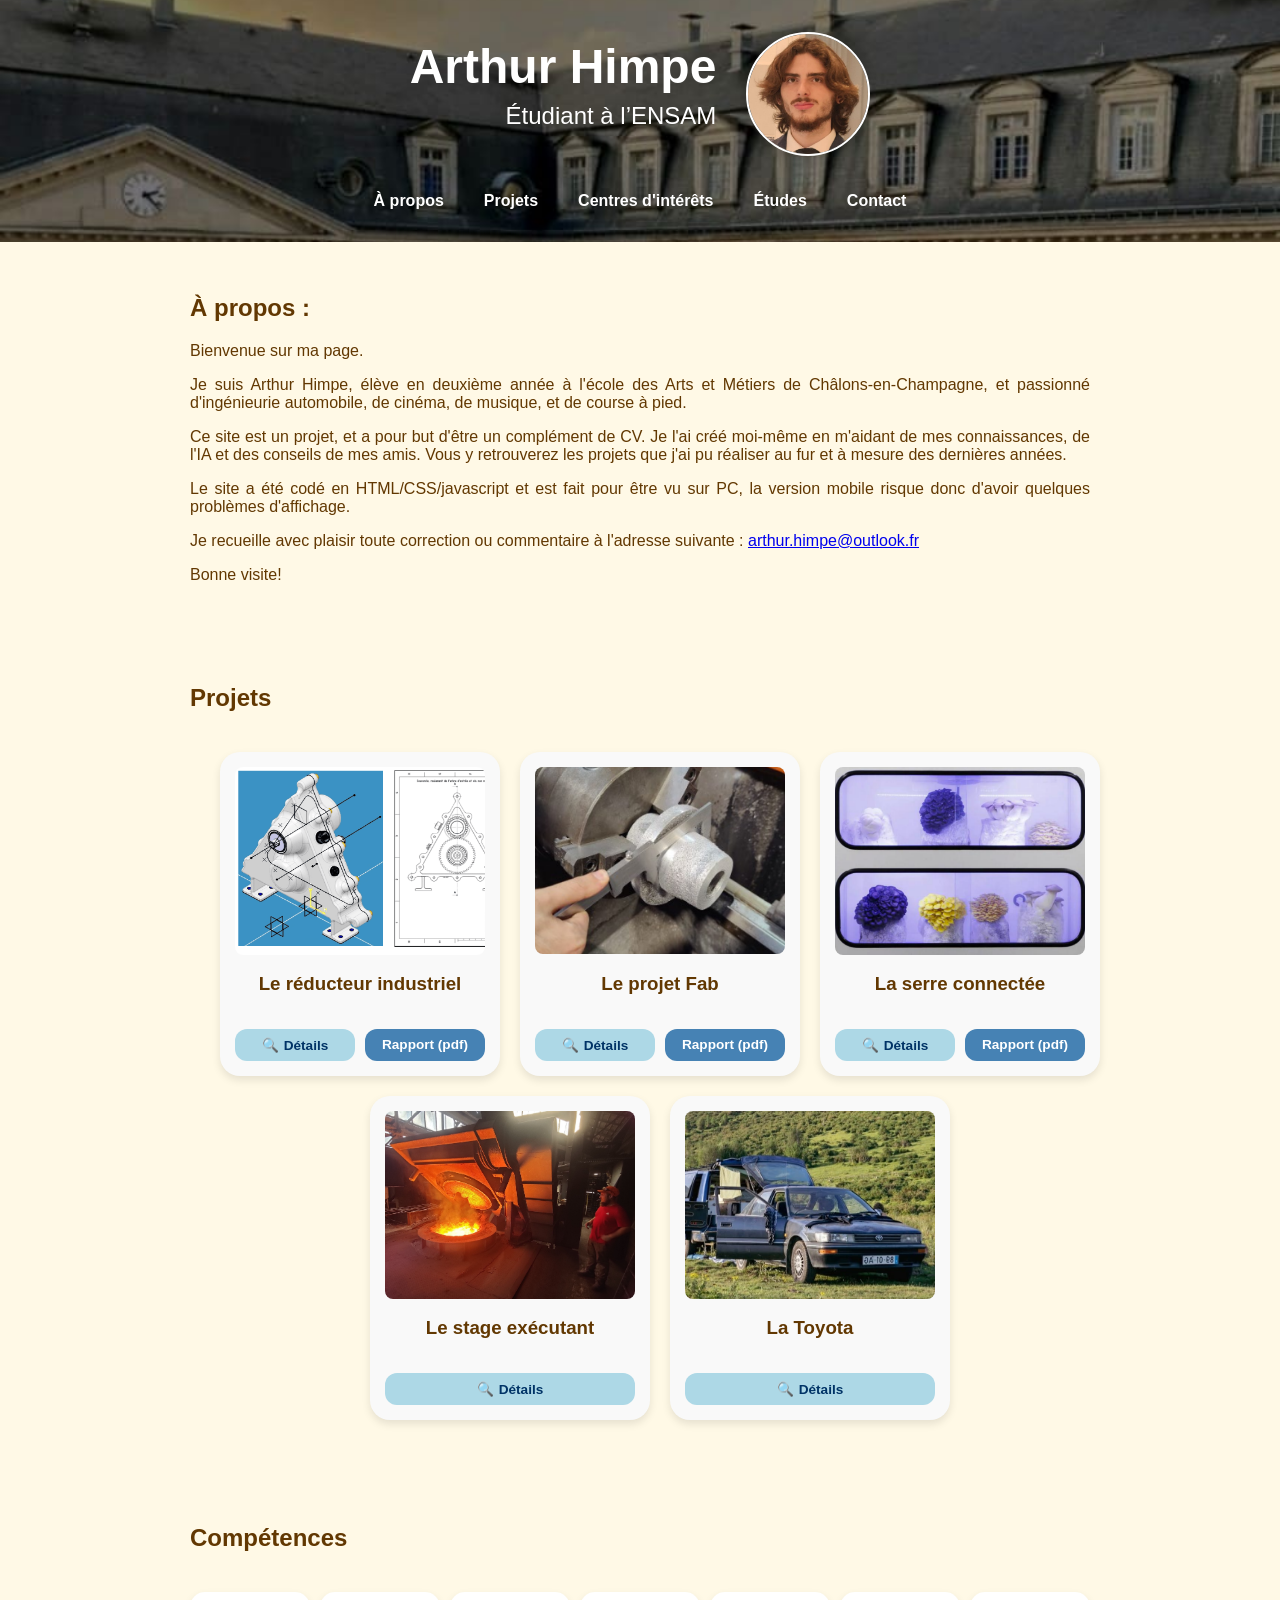
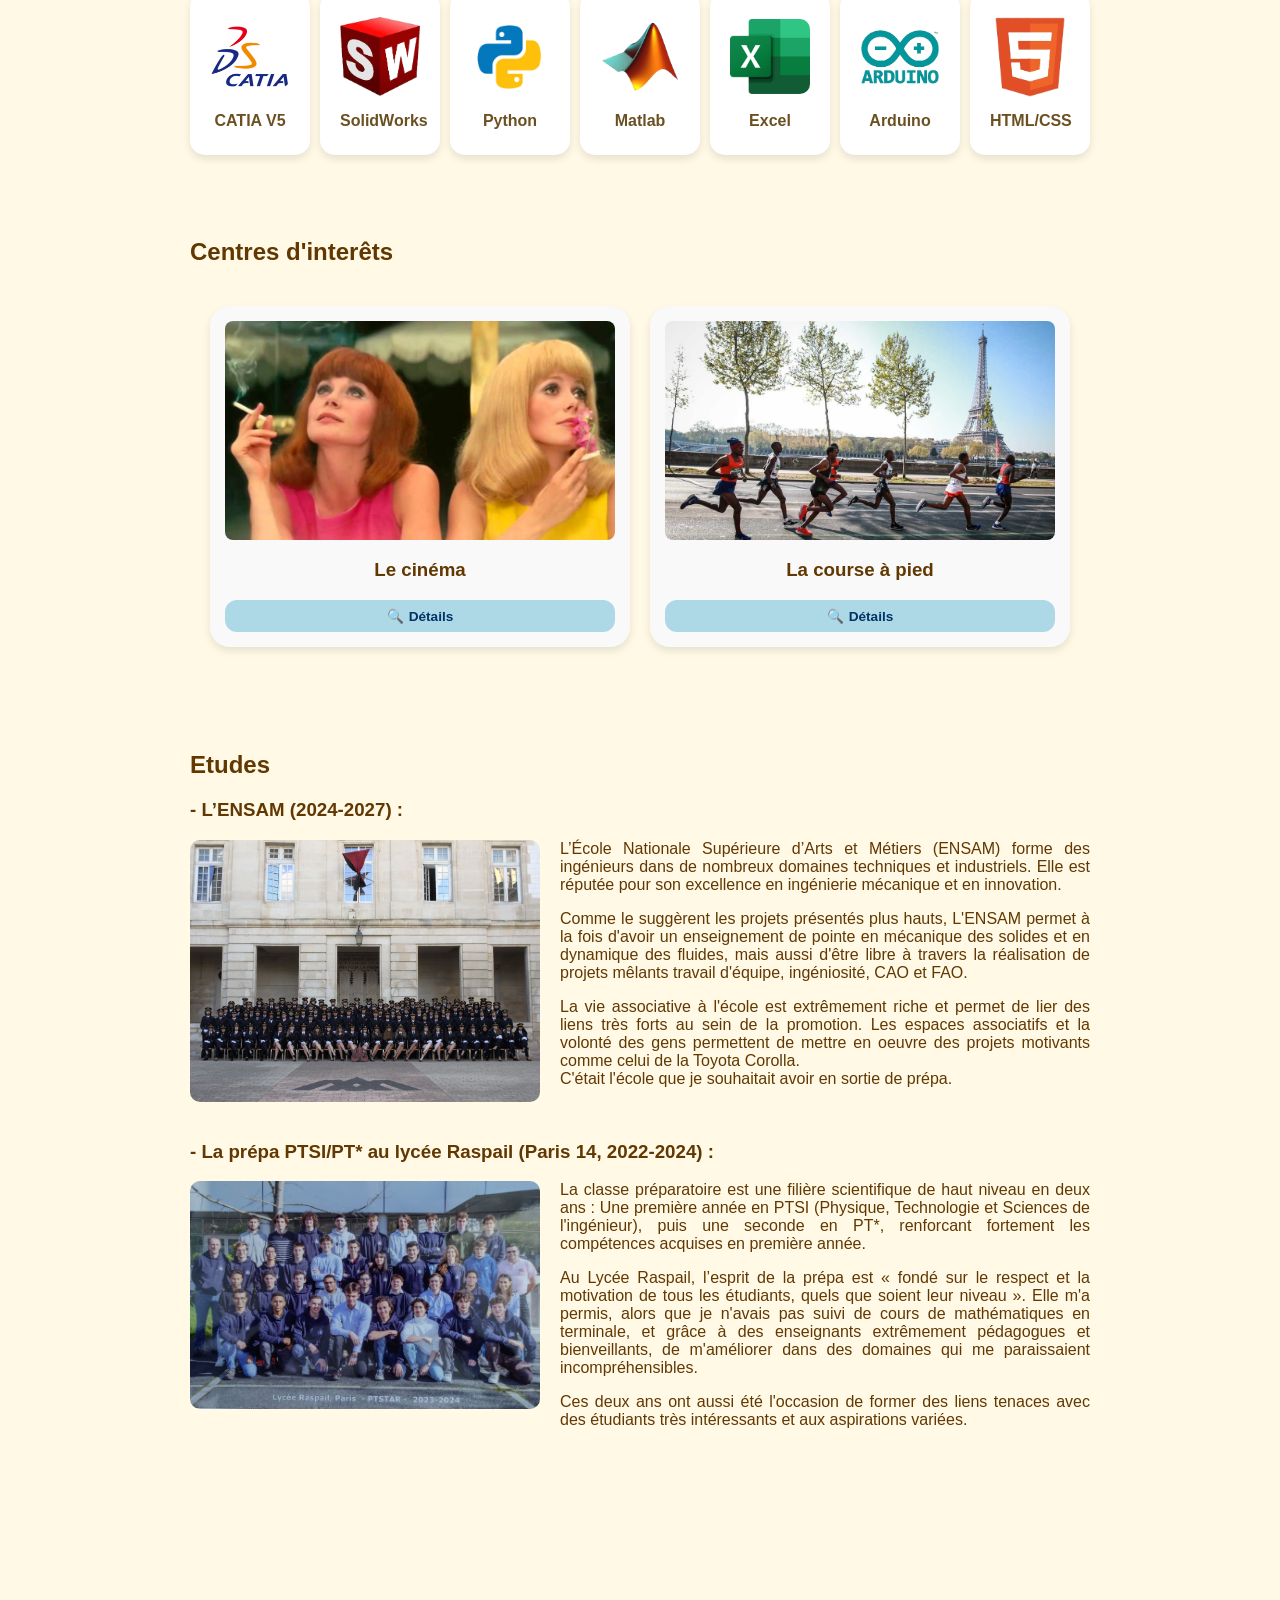
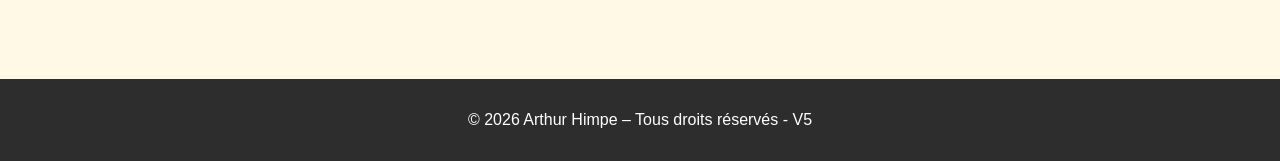
==== index.html @ 664ef0cb "Add files via upload" ====
<!doctype html>
<html lang="fr">
  <head>
    <meta charset="UTF-8" />
    <meta name="viewport" content="width=device-width, initial-scale=1" />
    <title>Arthur Himpe</title>
    <link rel="icon" type="image/png" href="Amtradszaloeil.png">
    <link rel="stylesheet" href="style.css" />
  </head>
  <body>
    <!-- 🔹 En-tête -->
<header>
  <div class="header-content">
    
    <div class="header-text">
      <h1>Arthur Himpe</h1>
      <h2>Étudiant à l’ENSAM</h2>
    </div>

    <img src="images/photo-cv.png" alt="Photo Arthur Himpe" class="header-logo">

  </div>

  <nav>
    <ul>
      <li><a href="#presentation">À propos</a></li>
      <li><a href="#projets">Projets</a></li>
      <li><a href="#centres-interet">Centres d'intérêts</a></li>
      <li><a href="#etudes">Études</a></li>
      <li><a href="#contact">Contact</a></li>
    </ul>
  </nav>
</header>

    <!-- 🔹 Section "À propos" -->
    <section id="presentation">
      <h2>À propos :</h2>
      <p>Bienvenue sur ma page.</p>
      <p>
        Je suis Arthur Himpe, élève en deuxième année à l'école des Arts et
        Métiers de Châlons-en-Champagne, et passionné d'ingénieurie automobile,
        de cinéma, de musique, et de course à pied.
      </p>
      <p>
        Ce site est un projet, et a pour but d'être un complément de CV. Je
        l'ai créé moi-même en m'aidant de mes connaissances, de l'IA et des
        conseils de mes amis. Vous y retrouverez les projets que j'ai pu
        réaliser au fur et à mesure des dernières années.
      </p>
      <p>
        Le site a été codé en HTML/CSS/javascript et est fait pour être vu sur PC, la
        version mobile risque donc d'avoir quelques problèmes d'affichage.
      </p>
      <p>
        Je recueille avec plaisir toute correction ou commentaire à l'adresse
        suivante : <a href="arthur.himpe@outlook.fr">arthur.himpe@outlook.fr</a>
      </p>
      <p>Bonne visite!</p>
    </section>

    <!-- 🔹 Section "Projets" -->
    <section id="projets">
      <h2>Projets</h2>

      <div class="projets-container">

                <div class="projet">
          <img src="images/reducteur 2.png" />
          <h3>Le réducteur industriel</h3>
          <div class="projet-actions">
            <button class="btn-ouvrir" data-modal="modal-reducteur"><span style="margin-right:5px;">🔍</span>Détails</button>
            <a href="Rapport-Réducteur.pdf" target="_blank" class="btn-pdf"
              >Rapport (pdf)</a
            >
          </div>
        </div>

        <div class="projet">
          <img src="images/projet Fab/projet fab2.png" />
          <h3>Le projet Fab</h3>
          <div class="projet-actions">
            <button class="btn-ouvrir" data-modal="modal-fab"><span style="margin-right:5px;">🔍</span>Détails</button>
            <a href="rapport-projet-fab.pdf" target="_blank" class="btn-pdf"
              >Rapport (pdf)</a
            >
          </div>
        </div>

        <div class="projet">
          <img src="images/serre2.png" alt="Projet" />
          <h3>La serre connectée</h3>

          <div class="projet-actions">
            <button class="btn-ouvrir" data-modal="modal-serre">
              <span style="margin-right:5px;">🔍</span>Détails
            </button>
            <a href="CAMEX-IA-MYCOTECH.pdf" target="_blank" class="btn-pdf"
              >Rapport (pdf)</a
            >
          </div>
        </div>

        <div class="projet">
          <img src="images/Fonderie.jpg" alt="Aperçu du projet 2" />
          <h3>Le stage exécutant</h3>
          <div class="projet-actions">
            <button class="btn-ouvrir" data-modal="modal-fonderie">
              <span style="margin-right:5px;">🔍</span>Détails
            </button>
          </div>
        </div>

        <div class="projet">
          <img src="images/Toyota/Toyot_trip.jpg" alt="Aperçu du projet 1" />
          <h3>La Toyota</h3>

          <div class="projet-actions">
            <button class="btn-ouvrir" data-modal="modal-toyota">
              <span style="margin-right:5px;">🔍</span>Détails
            </button>
          </div>
        </div>

    </section>

    <!-- 🔹 Section "Compétences" -->
    <section id="competences">
      <h2>Compétences</h2>
      
      <div class="competences-container">
        
        <div class="competence">
          <div class="competence-img">
            <img src="images/competences/catia.png" alt="CATIA V5">
          </div>
          <p class="competence-titre">CATIA V5</p>
        </div>

        <div class="competence">
          <div class="competence-img">
            <img src="images/competences/solidworks.png" alt="SolidWorks">
          </div>
          <p class="competence-titre">SolidWorks</p>
        </div>

        <div class="competence">
          <div class="competence-img">
            <img src="images/competences/python.png" alt="Python">
          </div>
          <p class="competence-titre">Python</p>
        </div>

        <div class="competence">
          <div class="competence-img">
            <img src="images/competences/matalb.png" alt="Matlab">
          </div>
          <p class="competence-titre">Matlab</p>
        </div>

        <div class="competence">
          <div class="competence-img">
            <img src="images/competences/excel.png" alt="Excel">
          </div>
          <p class="competence-titre">Excel</p>
        </div>

        <div class="competence">
          <div class="competence-img">
            <img src="images/competences/arduino.png" alt="Arduino">
          </div>
          <p class="competence-titre">Arduino</p>
        </div>

        <div class="competence">
          <div class="competence-img">
            <img src="images/competences/html.png" alt="HTML">
          </div>
          <p class="competence-titre">HTML/CSS</p>
        </div>

      </div>
    </section>

    <!-- 🔹 Section "Centres d'interêts" -->
    <section id="centres d'interet">
      <h2>Centres d'interêts</h2>

      <div class="projets-container-CI">
        <div class="projet">
          <img src="images/Cinéma/demoiselles.jpg" alt="Aperçu du projet 2" />
          <h3>Le cinéma</h3>
          <button class="btn-ouvrir" data-modal="modal-cinema">
              <span style="margin-right:5px;">🔍</span>Détails
            </button>
        </div>

        <div class="projet">
          <img
            src="images/course/marathon-paris.jpg"
            alt="Aperçu du projet 1"
          />
          <h3>La course à pied</h3>
          <button class="btn-ouvrir" data-modal="modal-course">
              <span style="margin-right:5px;">🔍</span>Détails
            </button>
        </div>
      </div>
    </section>

    <!-- 🔹 Section "Etudes" -->
    <section id="etudes">
      <h2>Etudes</h2>
      <h3>- L’ENSAM (2024-2027) :</h3>
      <p>
        <img
          src="images/Phot's-prom's.jpg"
          alt="Photo de l'ENSAM"
          class="img-etudes"
        />
        L’École Nationale Supérieure d’Arts et Métiers (ENSAM) forme des
        ingénieurs dans de nombreux domaines techniques et industriels. Elle est
        réputée pour son excellence en ingénierie mécanique et en innovation.
      </p>
      <p>
        Comme le suggèrent les projets présentés plus hauts, L'ENSAM permet à la
        fois d'avoir un enseignement de pointe en mécanique des solides et en
        dynamique des fluides, mais aussi d'être libre à travers la réalisation
        de projets mêlants travail d'équipe, ingéniosité, CAO et FAO.
      </p>
      <p>
        La vie associative à l'école est extrêmement riche et permet de lier des
        liens très forts au sein de la promotion. Les espaces associatifs et la
        volonté des gens permettent de mettre en oeuvre des projets motivants
        comme celui de la Toyota Corolla. <br />C'était l'école que je
        souhaitait avoir en sortie de prépa.
      </p>
      <p><br /></p>
      <h3>- La prépa PTSI/PT* au lycée Raspail (Paris 14, 2022-2024) :</h3>
      <p>
        <img
          src="images/photo PTstar.jpg"
          alt="Photo Raspail"
          class="img-etudes"
        />
      </p>
      <p></p>
      <p>
        La classe préparatoire est une filière scientifique de haut niveau en
        deux ans : Une première année en PTSI (Physique, Technologie et Sciences
        de l'ingénieur), puis une seconde en PT*, renforcant fortement les
        compétences acquises en première année.
      </p>
      <p>
        Au Lycée Raspail, l’esprit de la prépa est « fondé sur le respect et la
        motivation de tous les étudiants, quels que soient leur niveau ». Elle
        m'a permis, alors que je n'avais pas suivi de cours de mathématiques en
        terminale, et grâce à des enseignants extrêmement pédagogues et
        bienveillants, de m'améliorer dans des domaines qui me paraissaient
        incompréhensibles.
      </p>
      <p>
        Ces deux ans ont aussi été l'occasion de former des liens tenaces avec
        des étudiants très intéressants et aux aspirations variées.
      </p>
    </section>

    <!-- 🔹 Section "Contact" -->
    <section id="contact">
      <h2>Contact</h2>
      <p>
        📧 Mail :
        <a href="mailto:arthur.himpe@outlook.fr"> arthur.himpe@outlook.fr </a>
      </p>
      <p>
        🔗 LinkedIn :
        <a
          href="https://www.linkedin.com/in/himpe-arthur"
          target="_blank"
          rel="noopener noreferrer"
        >
          www.linkedin.com/in/himpe-arthur
        </a>
      </p>
    </section>

    <!-- 🔹 Pied de page -->
    <footer>
      <p>&copy; 2026 Arthur Himpe – Tous droits réservés - V5</p>
    </footer>

    <script src="script.js"></script>

    <!-- Sections modales (boutons détails)-->

<div id="modal-fab" class="modal-overlay">
    <div class="modal-carre">
        <span class="btn-fermer">&times;</span>
        <h2 class="modal-titre-centre">Projet de Fabrication Mécanique</h2>
        <div class="modal-scroll-container">
            <div class="modal-row">
                <div class="modal-col-img">
                    <img src="images/projet Fab/palier-CAO.png" alt="Modélisation du Pivot">
                </div>
                <div class="modal-col-txt">
                    <h3>Contexte et Objectif</h3>
                    <p>L'objectif de ce projet était de définir le processus complet de fabrication d'un <strong>Pivot</strong>. Ce travail a nécessité l'analyse des spécifications géométriques et dimensionnelles pour garantir la fonctionnalité de la pièce dans son ensemble mécanique.</p>
                </div>
            </div>
            <div class="modal-row reverse">
                <div class="modal-col-img">
                    <img src="images/projet Fab/fab.png" alt="Gamme de fabrication">
                </div>
                <div class="modal-col-txt">
                    <h3>Analyse de Fabrication</h3>
                    <p>Nous avons réalisé une étude approfondie incluant :</p>
                    <ul style="list-style: none; padding: 0;">
                        <li>📐 <strong>Analyse du dessin de définition</strong> et des surfaces fonctionnelles.</li>
                        <li>🛠️ <strong>Choix du brut</strong> (moulage en sable) et calcul des surépaisseurs d'usinage.</li>
                        <li>⚙️ <strong>Ordonnancement des phases</strong> : Tournage, fraisage et perçage.</li>
                    </ul>
                </div>
            </div>
            <div class="modal-row">
                <div class="modal-col-txt">
                    <h3>Expertise Logicielle & Méthodologie</h3>
                    <p>Ce projet a mobilisé des compétences avancées en ingénierie assistée par ordinateur :</p>
                    <ul style="list-style: none; padding: 0;">
                        <li>💻 <strong>CAO (CATIA V5)</strong> : Modélisation précise du pivot et conception du montage d'usinage complexe.</li>
                        <li>⚙️ <strong>Méthodologie de fabrication</strong> : Détermination des antériorités et ordonnancement optimal des opérations pour réduire les temps de cycle.</li>
                        <li>📏 <strong>Métrologie</strong> : Analyse des tolérances géométriques et dimensionnelles pour assurer l'interchangeabilité des pièces.</li>
                    </ul>
                </div>
            </div>
        </div>
    </div>
</div>

<div id="modal-reducteur" class="modal-overlay">
    <div class="modal-carre">
        <span class="btn-fermer">&times;</span>
        <h2 class="modal-titre-centre">Projet Réducteur Industriel</h2>
        <div class="modal-scroll-container">
            <div class="modal-row">
                <div class="modal-col-txt">
                    <h3>Contexte du Projet</h3>
                    <p>Conception complète d'un réducteur à engrenages pour des applications industrielles, incluant le dimensionnement, les calculs de résistance et l'optimisation des performances.</p>
                </div>
            </div>
            <div class="modal-row reverse">
                <div class="modal-col-img">
                    <img src="images/projet reducteur/reducteur.png" alt="Réducteur">
                </div>
                <div class="modal-col-txt">
                    <h3>Spécifications Techniques</h3>
                    <ul style="list-style: none; padding: 0;">
                        <li>⚙️ <strong>Rapport de réduction :</strong> 5</li>
                        <li>🚀 <strong>Puissance de sortie :</strong> 7.5 kW</li>
                        <li>📈 <strong>Rendement minimum :</strong> 95%</li>
                        <li>⏳ <strong>Durée de vie :</strong> 22 000 heures</li>
                    </ul>
                </div>
            </div>
            <div class="modal-row">
                <div class="modal-col-txt">
                    <h3>Conception et Dimensionnement</h3>
                    <p>Utilisation de <strong>CATIA V5</strong> pour la modélisation 3D complète, avec calculs de résistance pour les arbres, les roulements et le dimensionnement des engrenages. Validation par simulation par éléments finis (FEA) sous <strong>SolidWorks</strong>.</p>
                    <h3>Innovations et Matériaux</h3>
                    <p>Optimisation du profil de denture pour réduire le bruit et améliorer l'efficacité. Sélection de matériaux appropriés (acier traité dans la masse <strong>35CrMo4</strong>) pour garantir la durée de vie spécifiée.</p>
                </div>
            </div>
        </div>
    </div>
</div>

<div id="modal-serre" class="modal-overlay">
  <div class="modal-carre">
    <span class="btn-fermer">&times;</span>
    <h2 class="modal-titre-centre">Projet CAMEX-IA : Serre Automatisée</h2>
    <div class="modal-scroll-container">
      <div class="modal-row">
        <div class="modal-col-img">
          <img src="images/projet mycotech/serre.png" alt="Concept Serre">
        </div>
        <div class="modal-col-txt">
          <h3>Contexte et Objectifs</h3>
          <p>Ce projet s'inscrit dans le cadre du consortium <strong>CAMEX-IA</strong>. L'objectif consiste à concevoir une serre automatisée pour la culture de pleurotes, qui régulera activement plusieurs paramètres pour optimiser le rendement en fonction des différents stades de pousse du champignon</p>
          <p style="margin-top: 15px;">Ces facteurs sont monitorés en temps réel grace à un système fonctionnant avec <strong>Node red</strong> sur un <strong>Raspberry Pi</strong>.</p>
        </div>
      </div>
      <div class="modal-row reverse">
        <div class="modal-col-img">
          <img src="images/projet mycotech/explication.png" alt="Concept Serre">
        </div>
    <div class="modal-col-txt">
        <h3>Optimisation des Paramètres de Culture</h3>
        <p>Le pilotage de la serre repose sur la régulation précise de quatre facteurs environnementaux critiques pour le développement fongique :</p>
        <ul style="list-style: none; padding: 0; margin-top: 15px;">
            <li>🌡️ <strong>La Température</strong> : Maintenue de manière stable pour assurer une fructification optimale.</li>
            <li>💧 <strong>L'Hygrométrie</strong> : Contrôlée via un système d'humidification pour maintenir le taux d'humidité.</li>
            <li>🌬️ <strong>Le Taux de CO2</strong> : Régulé par une ventilation afin de garantir le renouvellement de l'air.</li>
            <li>💡 <strong>La Luminosité</strong> : Ajustée pour simuler les cycles naturels nécessaires à la croissance des pleurotes.</li>
        </ul>
        
    </div>
</div>
    </div>
  </div>
</div>

<div id="modal-cinema" class="modal-overlay">
    <div class="modal-carre">
        <span class="btn-fermer">&times;</span>
        <h2 class="modal-titre-centre">Le Cinéma</h2>
        <div class="modal-scroll-container">
            <div class="modal-row">
                <div class="modal-col-img">
                    <img src="images/Cinéma/réunion.jpg" alt="Photo reunion">
                </div>
                <div class="modal-col-txt">
                    <p>Le cinéma est très important pour moi car il permet de voyager. Sa grande force est sa capacité à transmettre les émotions, et il est utile pour prendre du recul sur certains sujets, pour mettre en lumière des combats, ou simplement pour se détendre.</p>
                </div>
            </div>
            <div class="modal-row reverse">
                <div class="modal-col-img">
                    <img src="images/Cinéma/remise.jpg" alt="Photo remise">
                </div>
                <div class="modal-col-txt">
                    <p>J'ai eu le plaisir de participer à un festival de films de guerre en tant que membre d'un jury étudiant de 12 personnes, avec qui j'ai pu discuter de notre vision sur les 11 films de la sélection.</p>
                    <p>Cette expérience a été particulièrement enrichissante, me permettant de développer mon esprit critique et ma culture.</p>
                </div>
            </div>
        </div>
    </div>
</div>

<div id="modal-course" class="modal-overlay">
    <div class="modal-carre">
        <span class="btn-fermer">&times;</span>
        <h2 class="modal-titre-centre">La course à pied</h2>
        <div class="modal-scroll-container">
            <div class="modal-row">
                <div class="modal-col-img">
                    <img src="images/course/bures.jpg" alt="Bures sur Yvette">
                </div>
                <div class="modal-col-txt">
                    <p>La course à pied est pour moi une école de la persévérance. Elle m'apprend à gérer l'effort sur la durée et à rester focalisé sur un objectif. La progression s'obtient par une préparation rigoureuse et une analyse constante de ses indicateurs de performance (allure, cardio, récupération).</p>
                </div>
            </div>
            <div class="modal-row reverse">
                <div class="modal-col-img">
                    <img src="images/course/enfants sans cancer.jpg" alt="Enfants sans cancer">
                </div>
                <div class="modal-col-txt">
                    <p>Après 10 ans de judo en compétition, j'ai trouvé dans la course l'équilibre parfait. C'est un sport qui allie rigueur technique et liberté totale.</p>
                    <p><strong>Si vous êtes partants pour une course (d'un 5km à un marathon), envoyez-moi un message !</strong></p>
                </div>
            </div>
        </div>
    </div>
</div>

<div id="modal-fonderie" class="modal-overlay">
    <div class="modal-carre">
        <span class="btn-fermer">&times;</span>
        <h2 class="modal-titre-centre">Le stage executant</h2>
        <div class="modal-scroll-container">
            <div class="modal-row">
                <div class="modal-col-txt">
                    <h3>Contexte</h3>
                    <p>Le stage executant de l'ENSAM a pour but de faire découvrir le monde du travail en entreprise, de lui faire comprendre les réalités de terrain, de développer son humilité, et de favoriser une meilleure communication future avec les opérateurs en tant que futur cadre.</p>
                    <p>J'ai eu la chance de pouvoir effectuer le mien dans la société des Fonderies de Saint Dizier, qui est une entreprise spécialisée dans la production de pièces de voieries (bouches d'égouts, caniveaux...) en fonte grise. </p>
                </div>
            </div>
            <div class="modal-row reverse">
                <div class="modal-col-img">
                    <img src="images/stage/fusion.png" alt="Fonderie">
                </div>
                <div class="modal-col-txt">
                  <p>Les pièces sont produites via un procédé écoresponsable de moulage en sable, recyclé à 98 %. Le cycle débute par une fusion automatisée en fours de 5 tonnes, où la composition est ajustée. Les moules sont formés par une machine DISA compressant le sable entre des plaques modèles spécifiques. Après la coulée par système de quenouille et le décochage, les pièces subissent grenaillage, ébavurage manuel et peinture sur convoyeur. Un contrôle qualité garantit la conformité tout au long du processus.</p>
                </div>
            </div>
            <div class="modal-row">
                <div class="modal-col-txt">
                    <h3>Expérience</h3>
                    <p>Le stage a débuté par une immersion de deux semaines au sein de la ligne de finition, permettant de tester les enjeux de quatre postes clés : le <strong>décochage</strong>, la <strong>mise en position</strong> pour la grenailleuse, l’<strong>ébavurage</strong> technique sous haute cadence et la <strong>palettisation</strong> finale. Cette phase a permis d'appréhender les contraintes thermiques et physiques de la production.</p>
                    <p>La seconde mission a porté sur l'optimisation logistique via l'installation d'un système de stockage dynamique <strong>Kardex</strong>. L'objectif était de réorganiser le magasin de maintenance pour <strong>réduire les délais d'intervention</strong>. Ce travail a mobilisé une solide <strong>culture technologique</strong> pour le référencement des pièces  dans l'<strong>ERP</strong> et des compétences informatiques (<strong>XLS, SQL</strong>) pour la gestion de base de données. Enfin, la mission s'est conclue par la rédaction de <strong>supports de formation</strong> pour assurer le transfert de compétences logiciel aux équipes.</p>
                </div>
            </div>
        </div>
    </div>
</div>

<div id="modal-toyota" class="modal-overlay">
  <div class="modal-carre">
    <span class="btn-fermer">&times;</span>
    <h2 class="modal-titre-centre">Restauration : Toyota Corolla 1992</h2>
    
    <div class="modal-scroll-container">
      
      <div class="modal-row">
        <div class="modal-col-img">
          <img src="images/Toyota/Toyot_trip.jpg" alt="Toyota Corolla 1992">
        </div>
        <div class="modal-col-txt">
          <h3>L'histoire du véhicule</h3>
          <p>Cette <strong>Toyota Corolla de 1992</strong> a appartenu pendant 33 ans à un propriétaire portugais avant d'être cédée à un ami australien pour un road trip européen. Récupérée à <strong>Munich</strong> à l'été 2025, elle a été rapatriée à Châlons-en-Champagne pour entamer un cycle complet de <strong>restauration</strong>.</p>
        </div>
      </div>

      <div class="modal-row reverse">
        <div class="modal-col-img">
          <img src="images/Toyota/Screenshot_20251029-212729__01.jpg" alt="Objectif Restauration">
        </div>
        <div class="modal-col-txt">
          <h3>Objectifs Techniques</h3>
          <p>Le but est d'acquérir des compétences pratiques en <strong>mécanique automobile</strong> et en <strong>carrosserie</strong>. Le projet porte sur la remise en état du <strong>moteur 2E</strong> (75 ch), le réglage du <strong>carburateur</strong> et la fiabilisation du démarrage.</p>
          <p>Côté esthétique, un travail important de <strong>soudure</strong> et de <strong>traitement anticorrosion</strong> est nécessaire pour éliminer la rouille perforante avant une peinture complète en blanc.</p>
        </div>
      </div>

      <div class="modal-row">
        <div class="modal-col-img">
           <img src="images/Toyota/moteur.jpg" alt="Moteur Toyota" style="margin-bottom: 10px;">
           <img src="images/Toyota/intérieur Toyota.jpg" alt="Intérieur Toyota">
        </div>
        <div class="modal-col-txt">
          <h3>Travaux Réalisés</h3>
          <ul style="list-style: none; padding: 0;">
            <li>✅ <strong>Administratif</strong> : Quitus fiscal et <strong>carte grise française</strong>.</li>
            <li>🔧 <strong>Moteur</strong> : Test des <strong>compressions cylindres</strong>, vidange et remplacement du liquide de refroidissement.</li>
            <li>🧪 <strong>Restauration</strong> : Dérouillage des supports radiateur par <strong>électrolyse</strong>.</li>
          </ul>

          <h3>Défis à venir</h3>
          <p>Le programme de maintenance reste conséquent : restauration du <strong>carburateur</strong>, réglage du <strong>parallélisme</strong>, remplacement du <strong>toit ouvrant</strong> et réfection complète de l'<strong>admission d'air</strong>. Un nettoyage méticuleux de la <strong>baie moteur</strong> et de l'intérieur viendra finaliser le projet.</p>
        </div>
      </div>

    </div>
  </div>
</div>

  </body>
</html>
---- style.css ----
/* =========================================================
   🌍 STYLE GLOBAL
========================================================= */


body {

  font-family: Arial, sans-serif;

  margin: 0;

  padding: 0;

  background-color: #fff9e6;

  color: #623802;

    text-align: justify;
  /* 🔒 Protection maximale contre le scroll horizontal */

  overflow-x: hidden;

  width: 100%;
}

header {
  /* --- AFFICHAGE & ALIGNEMENT --- */
  display: flex;
  flex-direction: column;   /* Empile les éléments (logo, titre, nav) */
  justify-content: center;  /* Centre verticalement si le header a une hauteur */
  align-items: center;      /* Centre horizontalement tous les enfants */
  text-align: center;       /* Centre le texte à l'intérieur des éléments */
  
  /* --- DIMENSIONS & ESPACEMENT --- */
  width: 100%;
  box-sizing: border-box;   /* Le padding reste à l'intérieur des 100% */
  padding: 2rem 1rem;
  
  /* --- APPARENCE & IMAGE --- */
  background-color: #fff9e6; /* Couleur de secours pendant le chargement */
  background-image: url("images/image-haut-ensam.jpg");
  background-size: cover;
  background-position: center;
  color: white;             /* Texte en blanc pour contrer l'image */
}

header h1 {
  font-size: 3rem;
  margin: 0;
  font-weight: bold;
}

header h2 {
  font-size: 1.5rem;
  margin-top: 0.5rem;
  font-weight: normal;
}

header h3 {
  font-size: 1rem;
  margin-top: 0.5rem;
  font-weight: normal;
}

/* =========================================================
   🔗 NAVIGATION
========================================================= */
nav ul {
  list-style: none;
  padding: 0;
  margin: 1rem 0 0 0;
}

nav ul li {
  display: inline-block;
  margin: 0 10px;
}

nav ul li a {
  color: white;
  text-decoration: none;
  font-weight: bold;
}

nav ul li a:hover {
  text-decoration: underline;
}

/* =========================================================
   📄 SECTIONS
========================================================= */
/* Modifie la règle existante pour les sections */
section {
  padding: 2rem;
  max-width: 900px;
  margin: auto;

  /* État initial : invisible et légèrement décalé vers le bas */
  opacity: 0;
  transform: translateY(30px);
  transition:
    opacity 1.2s ease-out,
    transform 1.2s ease-out;
}

/* Classe ajoutée par JavaScript lors du scroll */
section.reveal-visible {
  opacity: 1;
  transform: translateY(0);
}

/* =========================================================
   🧱 PROJETS (grille à 3 colonnes)
========================================================= */
/* =========================================================
   🧱 PROJETS (Utilisation de Flexbox pour le centrage)
========================================================= */
.projets-container {
  display: flex; /* On passe en Flexbox */
  flex-wrap: wrap; /* Permet de passer à la ligne */
  justify-content: center; /* CENTRE les éléments, même sur la dernière ligne */
  gap: 20px;
  margin-top: 20px;
  width: 100%;
  max-width: 1200px;
  margin-left: auto;
  margin-right: auto;
  padding: 20px;
}

/* On définit la largeur des projets pour simuler les 3 colonnes */
.projets-container .projet {
  width: calc(33.333% - 20px); /* 3 colonnes moins l'espace du gap */
  min-width: 280px; /* Empêche la box de devenir trop étroite */
  box-sizing: border-box;
}

.projets-container-CI {
  display: grid;
  /* Sur ordinateur : 2 colonnes */
  grid-template-columns: repeat(2, 1fr); 
  gap: 20px;
  margin-top: 20px;
  width: 100%;
  max-width: 1200px;
  margin-left: auto;
  margin-right: auto;
  padding: 20px;
  /* Sécurité anti-débordement */
  box-sizing: border-box; 
}

.projet {
  background-color: #f9f9f9;
  border-radius: 20px;
  text-align: center;
  padding: 15px;
  box-shadow: 0 4px 8px rgba(0, 0, 0, 0.1);
  transition:
    transform 0.2s,
    box-shadow 0.2s;
  transform-origin: center center;
  will-change: transform;

  /* Ajoute ces 3 lignes pour l'alignement des boutons */
  display: flex;
  flex-direction: column;
  justify-content: space-between;
}

.projet:hover {
  transform: scale(1.03);
  box-shadow: 0 6px 12px rgba(0, 0, 0, 0.15);
}

.projet img {
  width: 100%;
  height: auto;
  border-radius: 8px;
  display: block;
  margin-left: auto;
  margin-right: auto;
}

/* =========================================================
   🚗 PAGE TOYOTA
========================================================= */
.contenu {
  margin: 40px auto;
  max-width: 1000px;
}

.bloc-gauche,
.bloc-droit,
.bloc-milieu,
.bloc-ligne,
.bloc-multi {
  display: flex;
  align-items: center;
  justify-content: center;
  gap: 30px;
  flex-wrap: wrap;
  box-sizing: border-box;
  overflow-x: hidden;
  width: 100%;
  max-width: 100%;
}

.bloc-droit {
  flex-direction: row-reverse;
}

.bloc-milieu {
  flex-direction: column;
  text-align: center;
}

.bloc-milieu img {
  max-width: 80%;
  height: auto;
  border-radius: 10px;
  box-shadow: 0 4px 8px rgba(0, 0, 0, 0.1);
  display: block;
  margin: 0 auto;
}

.bloc-ligne img {
  width: 30%;
  min-width: 250px;
  height: auto;
  border-radius: 10px;
  box-shadow: 0 4px 8px rgba(0, 0, 0, 0.1);
  object-fit: cover;
  display: block;
  margin: 0 auto;
}

.images {
  display: flex;
  flex-direction: column;
  gap: 20px;
  width: 100%;
  align-items: center;
}

.photo,
.photo-multi {
  width: 90%;
  max-width: 400px;
  border-radius: 10px;
  height: auto;
  display: block;
  margin: 0 auto;
}

.texte {
  flex: 1;
  text-align: justify;
  line-height: 1.6;
  width: 100%;
}

/* =========================================================
   📱 RESPONSIVE DESIGN
========================================================= */
@media (max-width: 900px) {

  /* 🔧 Images et textes en colonne */
  .bloc-gauche,
  .bloc-droit,
  .bloc-multi {
    flex-direction: column !important;
    align-items: center;
    text-align: center;
  }

  .texte {
    width: 100%;
    text-align: justify;
    padding: 0 10px;
  }

  .photo,
  .photo-multi {
    width: 90%;
    max-width: 400px;
  }

  .images {
    align-items: center;
  }

  img {
    margin: 0 auto;
  }
}

/* =========================================================
   ⚫ PIED DE PAGE
========================================================= */
footer {
  text-align: center;
  background-color: #2d2d2d;
  color: white;
  padding: 1rem;
}

/* =========================================================
   📱 LISIBILITÉ MOBILE AMÉLIORÉE
========================================================= */
@media (max-width: 700px) {
  body {
    font-size: 16px;
    line-height: 1.8;
    padding: 0 15px;
    text-align: justify;
    hyphens: auto;
  }

  section {
    padding: 1.5rem 1rem;
  }

  p,
  li {
    margin-bottom: 1.2em;
  }

  h2,
  h3 {
    text-align: center;
  }

  a {
    word-break: break-word;
  }
}

/* 1. Règle de base pour TOUTES les images du site */
img {
  max-width: 100%;
  height: auto;
  border-radius: 10px; /* On remet tes arrondis ici */
}

/* 2. Style pour tes images de la section Études */
.img-etudes {
  display: block;
  margin: 0 auto 15px auto; /* Centré par défaut (pour le mobile) */
  width: 100%;
  max-width: 500px;
}

/* 3. Adaptation pour les écrans larges (PC) */
@media (min-width: 768px) {
  .img-etudes {
    float: left; /* On remet le texte à côté de l'image uniquement sur PC */
    width: 350px; /* Taille fixe raisonnable sur grand écran */
    margin-right: 20px; /* Espace entre l'image et le texte */
    margin-bottom: 10px;
  }
}

/* =========================================================
   📱 CENTRAGE DES IMAGES DE LA SECTION ÉTUDE SUR MOBILE
========================================================= */
@media (max-width: 600px) {
  .projets-container {
    /* On passe en grille 1 colonne comme pour centres d'intérêts */
    display: grid;
    grid-template-columns: 1fr; /* 1 seule colonne */
    gap: 20px;
    padding: 15px;
    justify-items: center; /* CRUCIAL : Centre les éléments dans la grille */
  }
  
  .projets-container .projet {
    width: 100%; /* Occupe toute la largeur disponible */
    max-width: 400px; /* Limite la largeur maximale */
  }
}
@media (max-width: 600px) {
  .projets-container-CI {
    /* Sur mobile : On passe à 1 seule colonne pour centrer le contenu */
    grid-template-columns: 1fr;
    padding: 15px; /* On réduit un peu le padding pour gagner de la place */
  }
}

@media (max-width: 600px) {
  nav ul li {
    display: block; /* Un lien par ligne pour cliquer facilement */
    margin: 10px 0;
  }

  header h1 {
    font-size: 2rem; /* Titre plus petit pour éviter les coupures */
  }

  section {
    padding: 1.5rem 1rem; /* Plus d'espace pour le texte */
  }
}

@keyframes fadeInUp {
  from {
    opacity: 0;
    transform: translateY(20px);
  }
  to {
    opacity: 1;
    transform: translateY(0);
  }
}

/* La boîte carrée */
.modal-carre {
  position: relative;
  background-color: #fff9e6;
  width: 100%;
  max-width: 600px;
  border-radius: 15px;
  overflow: hidden;
  display: flex;
  flex-direction: column;
}

/* Organisation interne : Image en haut, texte en bas (ou l'inverse) */
.modal-content-wrapper {
  display: flex;
  flex-direction: column;
  height: 100%;
}

.modal-image-container {
  flex: 1; /* Prend 50% de l'espace */
  overflow: hidden;
}

.modal-image-container img {
  width: 100%;
  height: 100%;
  object-fit: cover; /* L'image remplit son carré sans se déformer */
}

.modal-texte-container {
  flex: 1; /* Prend l'autre 50% */
  padding: 20px;
  overflow-y: auto; /* Permet de scroller le texte s'il est trop long */
  text-align: justify;
}

/* Bouton fermer */
.btn-fermer {
  position: absolute;
  top: 10px;
  right: 15px;
  font-size: 50px;
  cursor: pointer;
  z-index: 10;
  color: #623802; /* Visible sur l'image */
  text-shadow: 0 0 5px rgba(0, 0, 0, 0.5);
}

/* Container des boutons en bas de chaque carte projet */
.projet-actions {
  display: flex;
  justify-content: space-between; /* Un à gauche, un à droite */
  gap: 10px;
  margin-top: auto; /* Pousse les boutons vers le bas si le texte est court */
  padding-top: 15px;
}

/* Style commun aux deux boutons */
.btn-ouvrir,
.btn-pdf {
  flex: 1; /* Ils occupent la même largeur */
  padding: 8px 5px;
  border-radius: 12px; /* Bords arrondis comme demandé */
  font-size: 0.85rem;
  font-weight: bold;
  text-decoration: none;
  border: none;
  cursor: pointer;
  transition:
    transform 0.2s,
    filter 0.2s;
  text-align: center;
  display: inline-block;
}

/* Bouton Détails (Bleu clair) */
.btn-ouvrir {
  background-color: #add8e6; /* Bleu clair */
  color: #003366; /* Texte foncé pour lisibilité */
}

/* Bouton PDF (Bleu plus foncé) */
.btn-pdf {
  background-color: #4682b4; /* Bleu acier / foncé */
  color: white;
}

/* Effet au survol */
.btn-ouvrir:hover,
.btn-pdf:hover {
  transform: scale(1.05);
  filter: brightness(1.1);
}

/* L'arrière-plan (Overlay) avec flou */
.modal-overlay {
  display: none;
  position: fixed;
  top: 0;
  left: 0;
  width: 100%;
  height: 100%;
  background-color: rgba(
    255,
    249,
    230,
    0.4
  ); /* Couleur #fff9e6 avec transparence */

  /* L'effet de flou crucial */
  backdrop-filter: blur(8px);
  -webkit-backdrop-filter: blur(8px); /* Pour Safari */

  z-index: 10000;
  cursor: pointer;
  -webkit-tap-highlight-color: transparent;
}

/* La boîte de contenu (souple et crème) */
.modal-carre {
  position: absolute;
  top: 50%;
  left: 50%;
  transform: translate(-50%, -50%);

  background-color: #fff9e6; /* Fond crème uni */
  width: 90%;
  max-width: 800px; /* Plus large sur PC */
  height: auto; /* Hauteur s'adapte au contenu */
  max-height: 85vh; /* Mais ne dépasse pas l'écran */

  border-radius: 20px;
  box-shadow: 0 20px 50px rgba(98, 56, 2, 0.2); /* Ombre marronnée douce */
  cursor: default;
  overflow: hidden;
  display: flex;
  flex-direction: column;
}

/* Organisation interne pour que ça reste beau sur mobile */
.modal-content-wrapper {
  display: flex;
  flex-direction: row; /* Côte à côte sur PC */
  height: 100%;
}

.modal-image-container {
  flex: 1;
  min-height: 300px;
}

.modal-texte-container {
  flex: 1;
  padding: 30px;
  overflow-y: auto;
}

/* 📱 Adaptation Mobile : On empile l'image et le texte */
@media (max-width: 768px) {
  .modal-content-wrapper {
    flex-direction: column;
  }

  .modal-carre {
    width: 95%;
    max-height: 90vh;
  }

  .modal-image-container {
    min-height: 200px;
    max-height: 250px;
  }
}

/* Conteneur interne pour le défilement */
.modal-scroll-container {
  overflow-y: auto;
  padding: 10px 30px 30px 30px;
  flex: 1; /* Remplit l'espace sous le titre */
}

/* Structure d'une ligne */
.modal-row {
  display: flex;
  align-items: center; /* Centre le texte verticalement par rapport à l'image */
  gap: 30px;
  margin-bottom: 40px;
}

/* L'astuce pour inverser : row-reverse */
.modal-row.reverse {
  flex-direction: row-reverse;
}

/* Les colonnes occupent 50% chacune */
.modal-col-img,
.modal-col-txt {
  flex: 1;
}

.modal-col-img img {
  width: 100%;
  border-radius: 12px;
  box-shadow: 0 4px 15px rgba(0, 0, 0, 0.1);
  display: block;
}

.modal-col-txt p {
  margin: 0;
  line-height: 1.6;
  text-align: justify;
}

/* 📱 Adaptation pour Mobile */
@media (max-width: 768px) {
  .modal-row,
  .modal-row.reverse {
    flex-direction: column; /* On empile tout verticalement */
    gap: 15px;
    margin-bottom: 30px;
  }

  .modal-col-img {
    width: 100%;
  }
}

/* Titre principal centré */
.modal-titre-centre {
  text-align: center;
  width: 100%;
  padding: 25px 0 10px 0;
  margin: 0;
  color: #623802;
  font-size: 1.8rem;
  font-weight: bold;
}

.header-content {
  display: flex; /* Aligne le texte et l'image horizontalement */
  align-items: center; /* Aligne verticalement l'image et le texte */
  gap: 30px; /* Espace entre le texte et l'image */
  margin-bottom: 20px;
}

.header-text {
  text-align: right; /* Aligne le texte vers l'image pour un look pro */
}

.header-logo {
  width: 120px;
  height: 120px;
  border-radius: 50%;
  object-fit: cover;
  
  /* --- AJOUT DE LA BORDURE --- */
  border: 2px solid #ffffff; /* '2px' pour la finesse, 'solid' pour une ligne pleine */
  
  /* On ajuste un peu l'ombre pour qu'elle soit plus visible avec la bordure */
  box-shadow: 0 4px 12px rgba(0, 0, 0, 0.15); 
}
/* Style rapide pour ta nav */
nav ul {
  list-style: none;
  display: flex;
  gap: 20px;
  padding: 0;
}

nav a {
  text-decoration: none;
  color: #623802;
  font-weight: bold;
}

@media (max-width: 768px) {
  header {
    /* On réduit la hauteur globale sur mobile */
    padding: 1.5rem 0.5rem;
    /* On s'assure que l'image ne s'étire pas trop */
    min-height: auto; 
  }

  .header-content {
    /* On peut inverser l'ordre : Photo en haut, texte en dessous */
    display: flex;
    flex-direction: row; 
    gap: 10px;
  }

  .header-logo {
    /* On réduit un peu la taille du portrait sur mobile */
    width: 80px;
    height: 80px;
    border-width: 1.5px; /* Bordure plus fine car logo plus petit */
  }

  header h1 {
    font-size: 1.5rem; /* Titre moins imposant */
    margin: 5px 0;
  }

  header h2 {
    font-size: 1.1rem;
    font-weight: normal;
  }

  /* --- Navigation Mobile --- */
  nav ul {
    display: flex;
    flex-direction: row;      /* Force l'alignement horizontal */
    flex-wrap: nowrap;        /* Interdit le passage à la ligne */
    justify-content: center;
    padding: 0;
    gap: 12px;                 /* Espace réduit entre les items */
    width: 100%;
    overflow-x: auto;         /* Sécurité : permet de slider si l'écran est minuscule */
  }
  
  nav ul li a {
    font-size: 0.75rem;       /* Texte plus petit (environ 12px) */
    text-decoration: none;
    color: white;             /* Selon ton thème */
    white-space: nowrap;      /* Empêche un mot de passer à la ligne dans le lien */
    padding: 4px 2px;         /* Espace minimal pour cliquer */
  }
}

@media (max-width: 480px) {
  body {
    font-size: 15px; /* Taille réduite pour les petits écrans */
    line-height: 1.5; /* Interlignage légèrement plus serré pour gagner de la place */
    padding: 0 10px;  /* Optionnel : ajoute une petite marge pour que le texte ne colle pas aux bords */
    box-sizing: border-box;
  }
}


/* Section Compétences */

.competences-container {
  display: flex;
  flex-wrap: wrap;
  justify-content: center;
  gap: 10px;
  margin-top: 40px;
}

.competence {
  background-color: white;
  border-radius: 15px;
  padding: 25px 20px;
  width: 80px;
  text-align: center;
  box-shadow: 0 4px 8px rgba(0, 0, 0, 0.1);
  transition: transform 0.3s ease, box-shadow 0.3s ease;
}

.competence-img {
  width: 80px;
  height: 80px;
  margin: 0 auto 15px;
  display: flex;
  align-items: center;
  justify-content: center;
}

.competence-img img {
  max-width: 100%;
  max-height: 100%;
  object-fit: contain;
}

.competence-titre {
  font-size: 16px;
  font-weight: 600;
  color: #6b5122;
  margin: 0;
}

/* Version Mobile - 2 blocs par ligne */
@media (max-width: 768px) {
  .competences-container {
    gap: 20px;
    padding: 0 10px;
  }
  
  .competence {
    width: calc(50% - 10px); /* 2 blocs par ligne avec espacement */
    max-width: 150px;
    padding: 20px 15px;
  }
  
  .competence-img {
    width: 60px;
    height: 60px;
  }
  
  .competence-titre {
    font-size: 12px;
  }
}

/* Très petits écrans */
@media (max-width: 400px) {
  .competence {
    width: calc(50% - 10px);
    max-width: none;
    padding: 15px 10px;
  }
  
  .competence-img {
    width: 50px;
    height: 50px;
  }
}
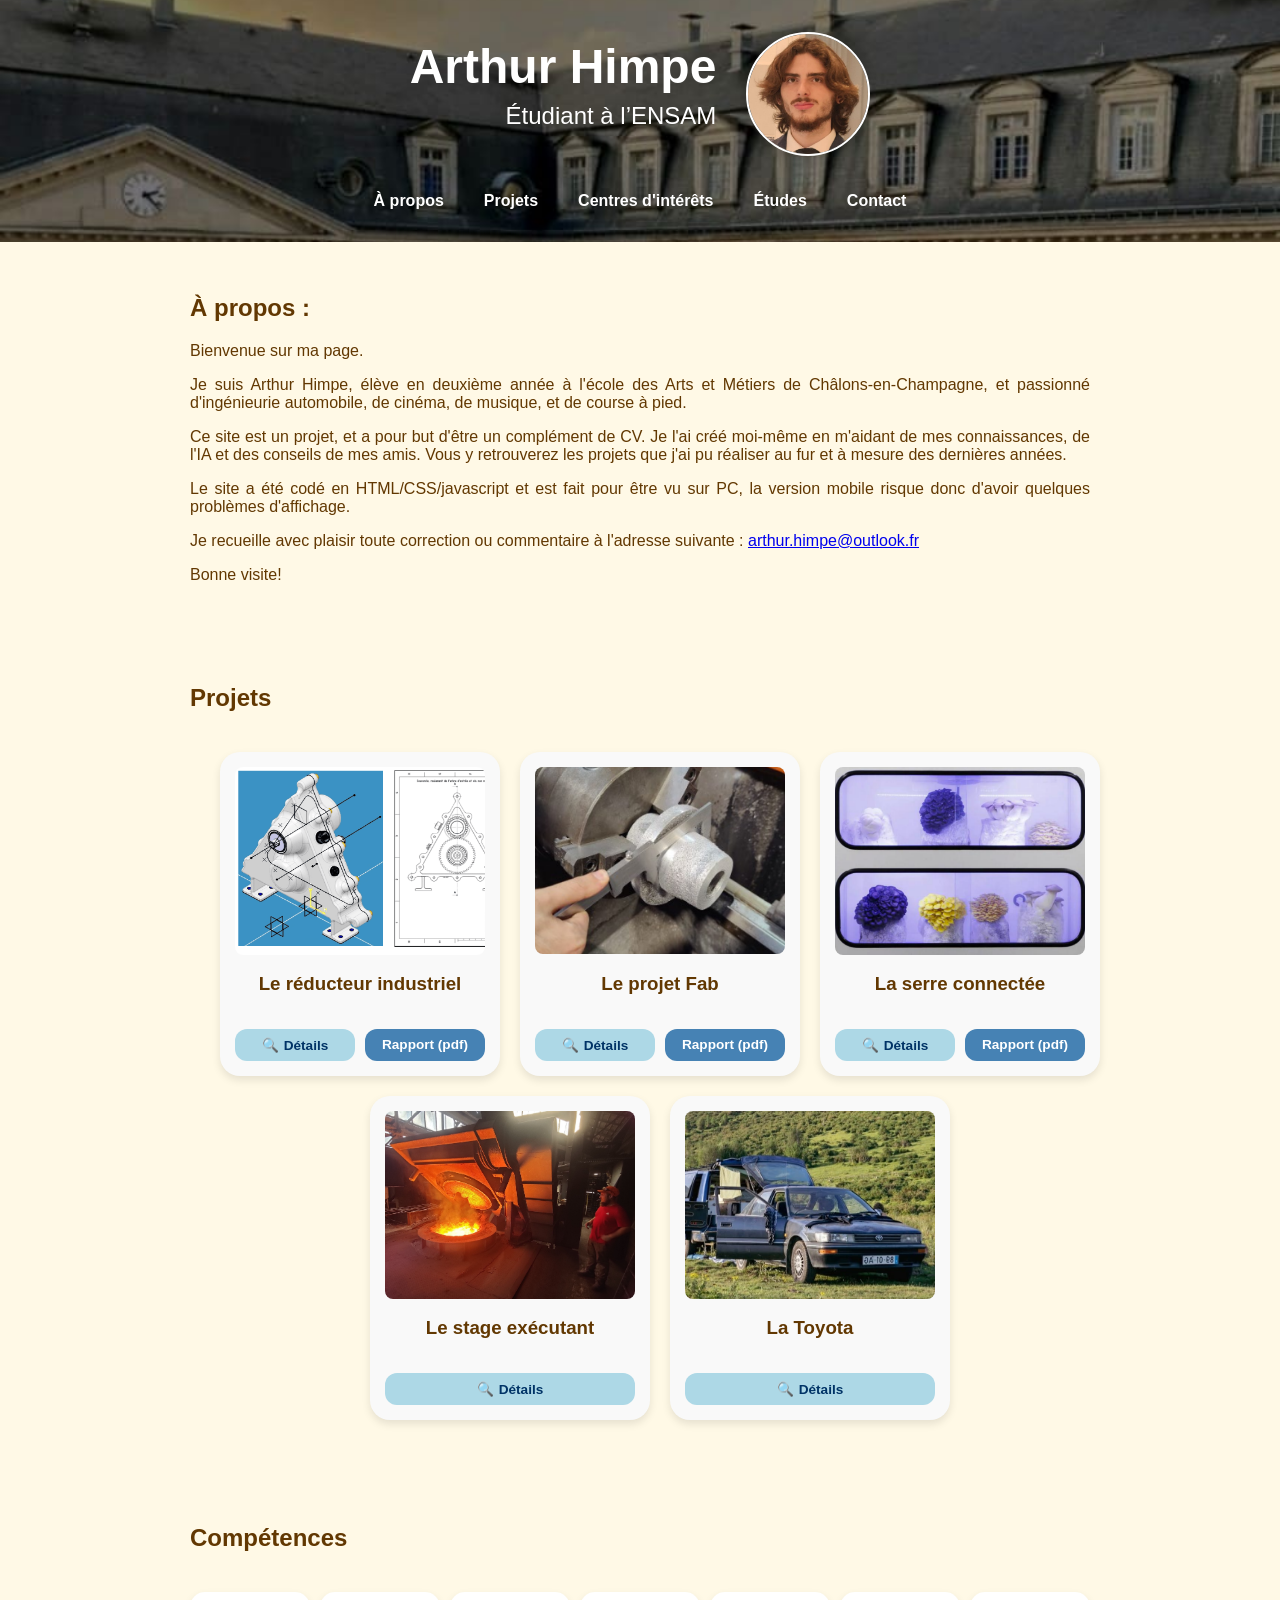
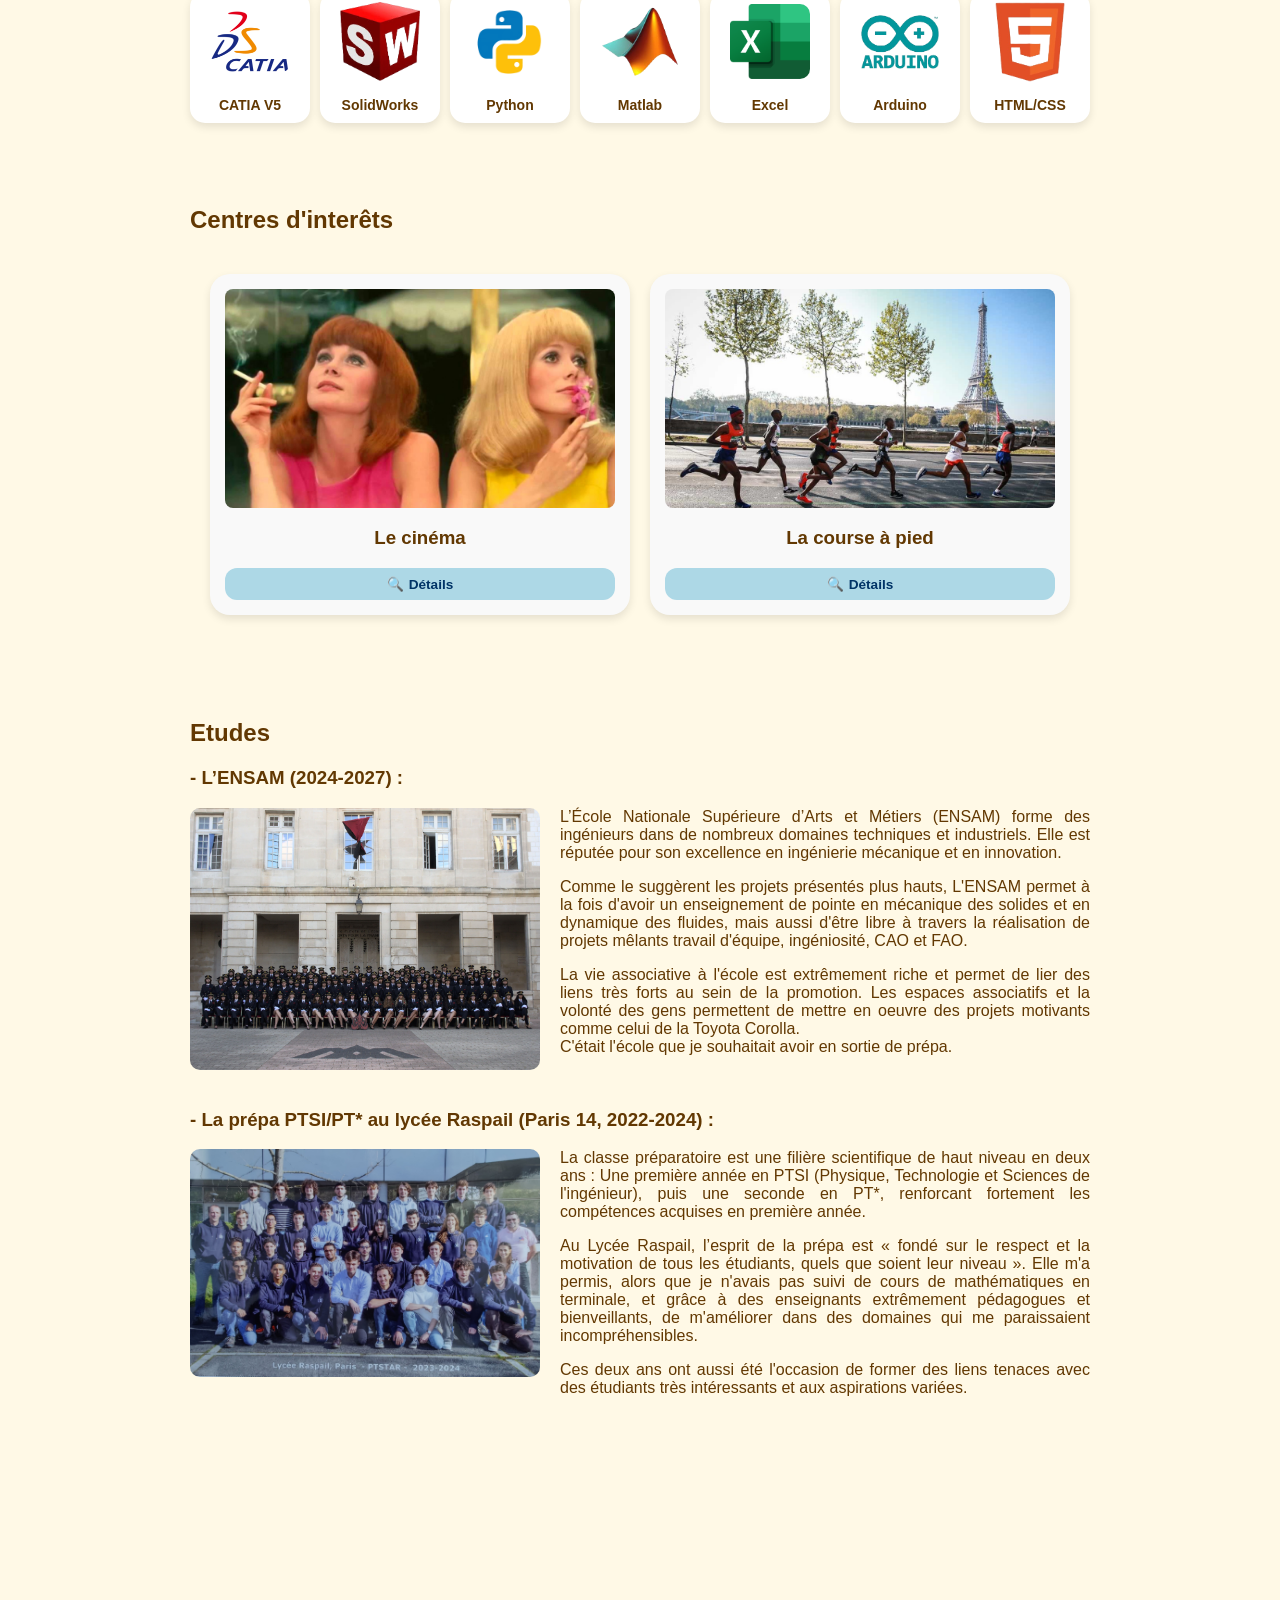
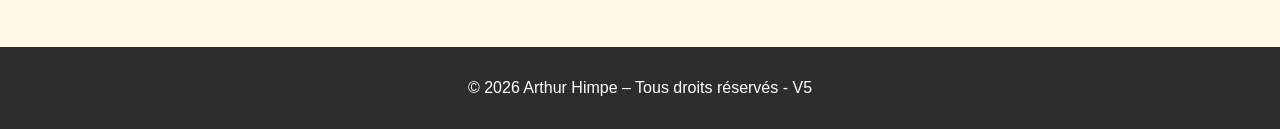
==== commit c5fec0d2: "Add files via upload" ====
--- a/index.html
+++ b/index.html
@@ -133,49 +133,49 @@
           <div class="competence-img">
             <img src="images/competences/catia.png" alt="CATIA V5">
           </div>
-          <p class="competence-titre">CATIA V5</p>
+          <p class="competence-titre1">CATIA V5</p>
         </div>
 
         <div class="competence">
           <div class="competence-img">
             <img src="images/competences/solidworks.png" alt="SolidWorks">
           </div>
-          <p class="competence-titre">SolidWorks</p>
+          <p class="competence-titre1">SolidWorks</p>
         </div>
 
         <div class="competence">
           <div class="competence-img">
             <img src="images/competences/python.png" alt="Python">
           </div>
-          <p class="competence-titre">Python</p>
+          <p class="competence-titre1">Python</p>
         </div>
 
         <div class="competence">
           <div class="competence-img">
             <img src="images/competences/matalb.png" alt="Matlab">
           </div>
-          <p class="competence-titre">Matlab</p>
+          <p class="competence-titre1">Matlab</p>
         </div>
 
         <div class="competence">
           <div class="competence-img">
             <img src="images/competences/excel.png" alt="Excel">
           </div>
-          <p class="competence-titre">Excel</p>
+          <p class="competence-titre1">Excel</p>
         </div>
 
         <div class="competence">
           <div class="competence-img">
             <img src="images/competences/arduino.png" alt="Arduino">
           </div>
-          <p class="competence-titre">Arduino</p>
+          <p class="competence-titre1">Arduino</p>
         </div>
 
         <div class="competence">
           <div class="competence-img">
             <img src="images/competences/html.png" alt="HTML">
           </div>
-          <p class="competence-titre">HTML/CSS</p>
+          <p class="competence-titre2">HTML/CSS</p>
         </div>
 
       </div>
--- a/style.css
+++ b/style.css
@@ -369,14 +369,14 @@
     /* On passe en grille 1 colonne comme pour centres d'intérêts */
     display: grid;
     grid-template-columns: 1fr; /* 1 seule colonne */
-    gap: 20px;
+    margin-top: 20px;
+    width: 100%;
+    max-width: 1200px;
+    margin-left: auto;
+    margin-right: auto;
     padding: 15px;
-    justify-items: center; /* CRUCIAL : Centre les éléments dans la grille */
-  }
-  
-  .projets-container .projet {
-    width: 100%; /* Occupe toute la largeur disponible */
-    max-width: 400px; /* Limite la largeur maximale */
+    /* Sécurité anti-débordement */
+    box-sizing: border-box; 
   }
 }
 @media (max-width: 600px) {
@@ -753,7 +753,6 @@
 
 
 /* Section Compétences */
-
 .competences-container {
   display: flex;
   flex-wrap: wrap;
@@ -765,11 +764,16 @@
 .competence {
   background-color: white;
   border-radius: 15px;
-  padding: 25px 20px;
-  width: 80px;
+  padding: 10px 20px;
+  width: 80px; /* 80px sur PC comme vous voulez */
   text-align: center;
   box-shadow: 0 4px 8px rgba(0, 0, 0, 0.1);
   transition: transform 0.3s ease, box-shadow 0.3s ease;
+}
+
+.competence:hover {
+  transform: translateY(-5px);
+  box-shadow: 0 6px 15px rgba(0, 0, 0, 0.15);
 }
 
 .competence-img {
@@ -787,24 +791,37 @@
   object-fit: contain;
 }
 
-.competence-titre {
-  font-size: 16px;
+.competence-titre1 {
+  font-size: 14px;
   font-weight: 600;
-  color: #6b5122;
+  color: #623802;
+  margin: 0;
+}
+
+.competence-titre2 {
+  font-size: 14px;
+  font-weight: 600;
+  color: #623802;
   margin: 0;
 }
 
 /* Version Mobile - 2 blocs par ligne */
 @media (max-width: 768px) {
   .competences-container {
-    gap: 20px;
+    display: grid;
+    grid-template-columns: 2fr; /* 1 seule colonne */
+    justify-content: center;
+    gap: 10px;
+    margin-top: 40px;
+    gap: 15px;
     padding: 0 10px;
   }
   
   .competence {
-    width: calc(50% - 10px); /* 2 blocs par ligne avec espacement */
-    max-width: 150px;
-    padding: 20px 15px;
+    width: calc(50% - 8px) !important; /* Force 2 par ligne */
+    max-width: none;
+    min-width: auto;
+    padding: 20px 0px;
   }
   
   .competence-img {
@@ -812,21 +829,10 @@
     height: 60px;
   }
   
-  .competence-titre {
-    font-size: 12px;
-  }
-}
-
-/* Très petits écrans */
-@media (max-width: 400px) {
-  .competence {
-    width: calc(50% - 10px);
-    max-width: none;
-    padding: 15px 10px;
-  }
-  
-  .competence-img {
-    width: 50px;
-    height: 50px;
+  .competence-titre1 {
+    font-size: 14px;
+  }
+  .competence-titre2 {
+  font-size: 20px;
   }
 }
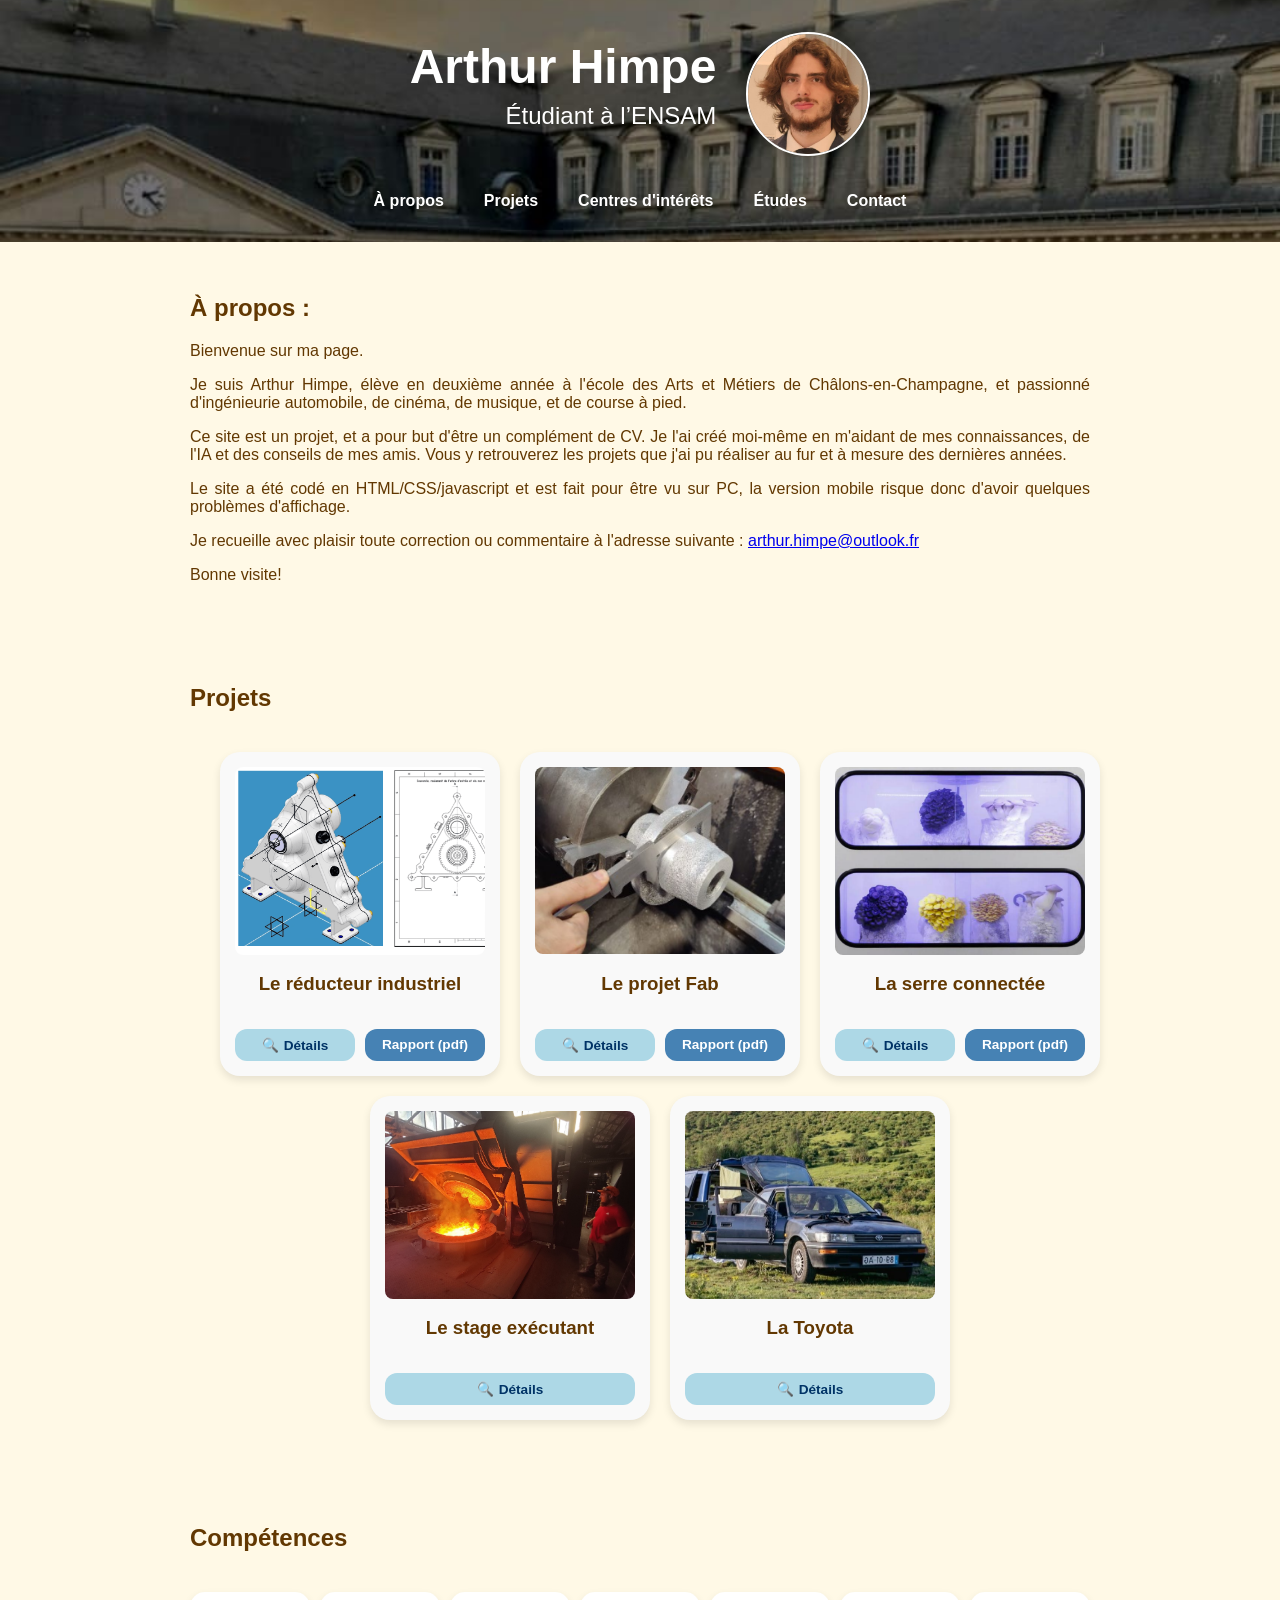
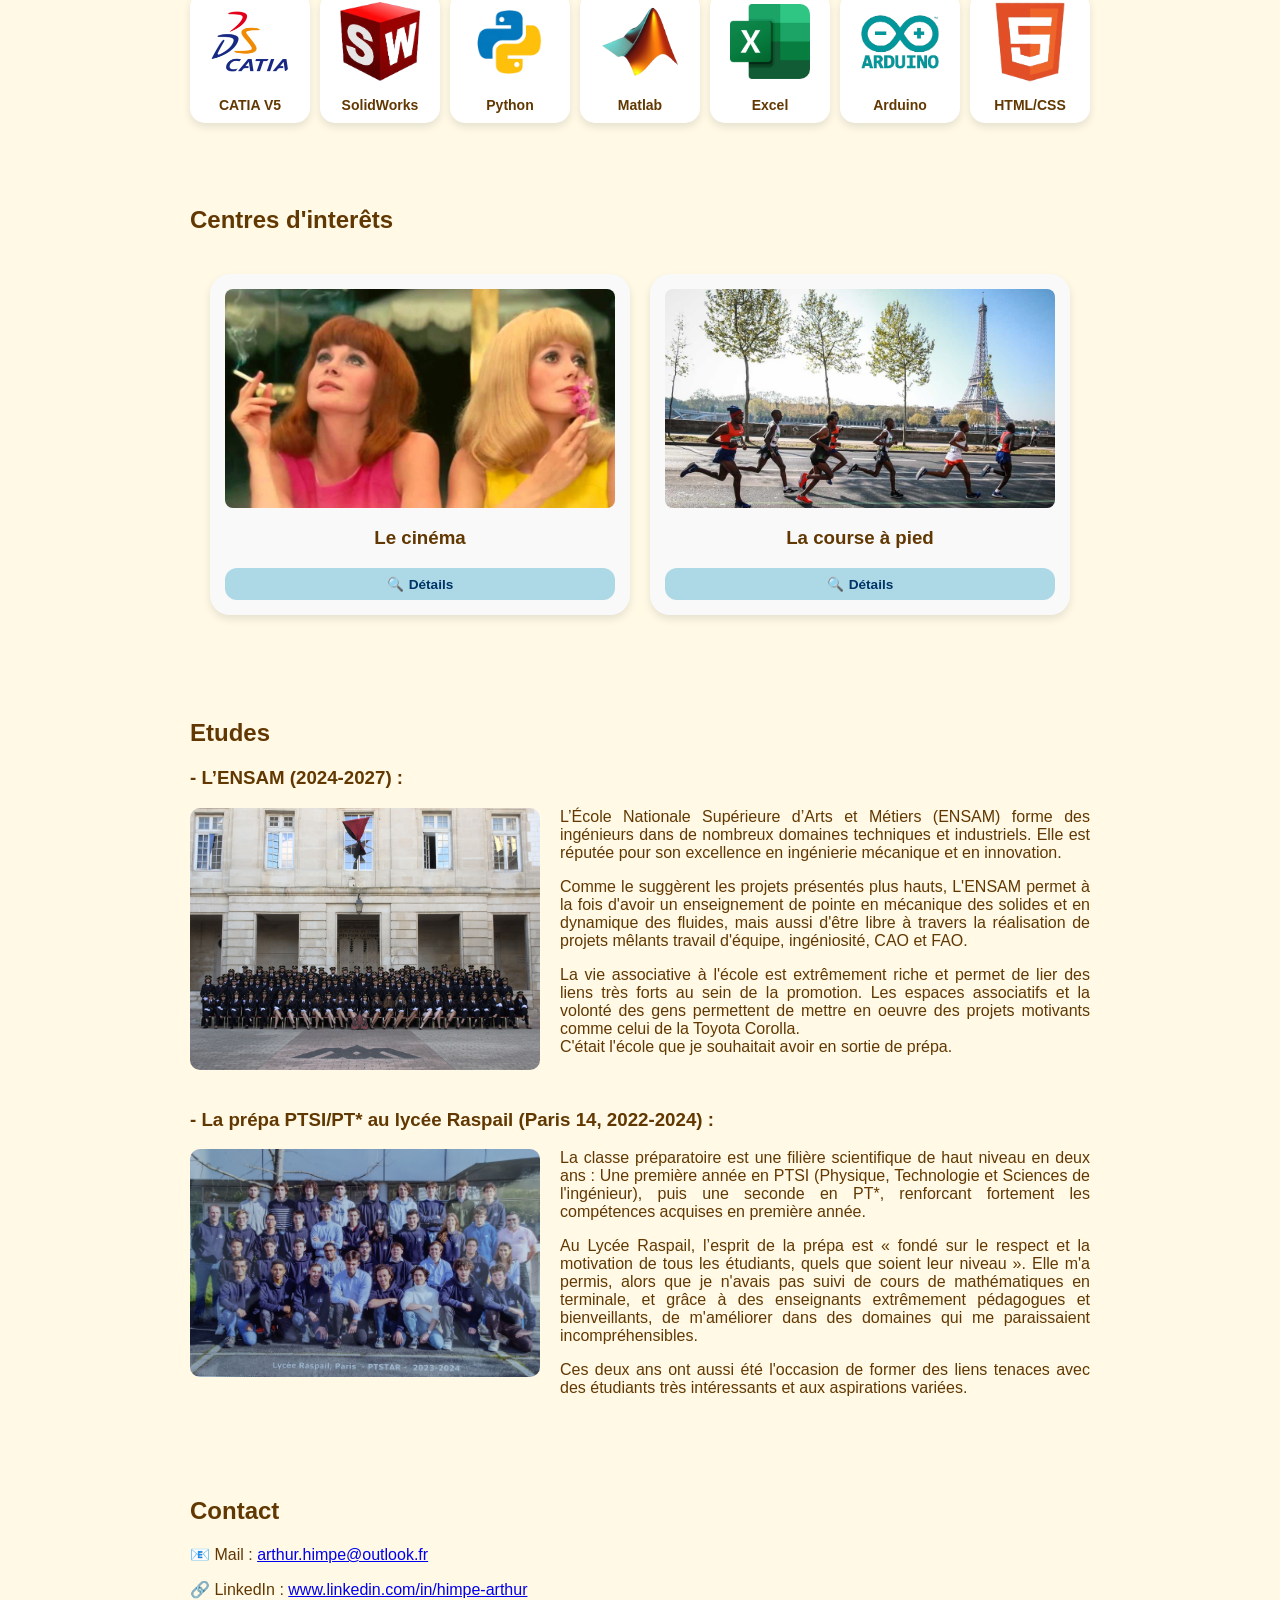
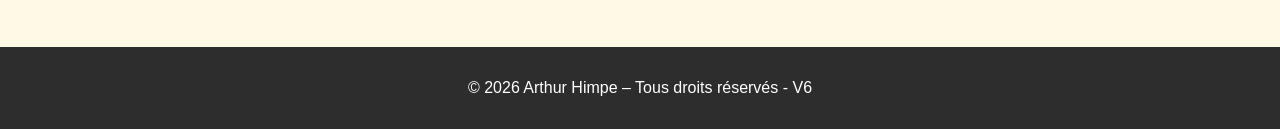
==== commit de8e0bfe: "Add files via upload" ====
--- a/index.html
+++ b/index.html
@@ -285,7 +285,7 @@
 
     <!-- 🔹 Pied de page -->
     <footer>
-      <p>&copy; 2026 Arthur Himpe – Tous droits réservés - V5</p>
+      <p>&copy; 2026 Arthur Himpe – Tous droits réservés - V6</p>
     </footer>
 
     <script src="script.js"></script>
--- a/style.css
+++ b/style.css
@@ -830,9 +830,10 @@
   }
   
   .competence-titre1 {
-    font-size: 14px;
+  font-size: 14px;
   }
   .competence-titre2 {
   font-size: 20px;
+  font-weight: bold;  
   }
 }
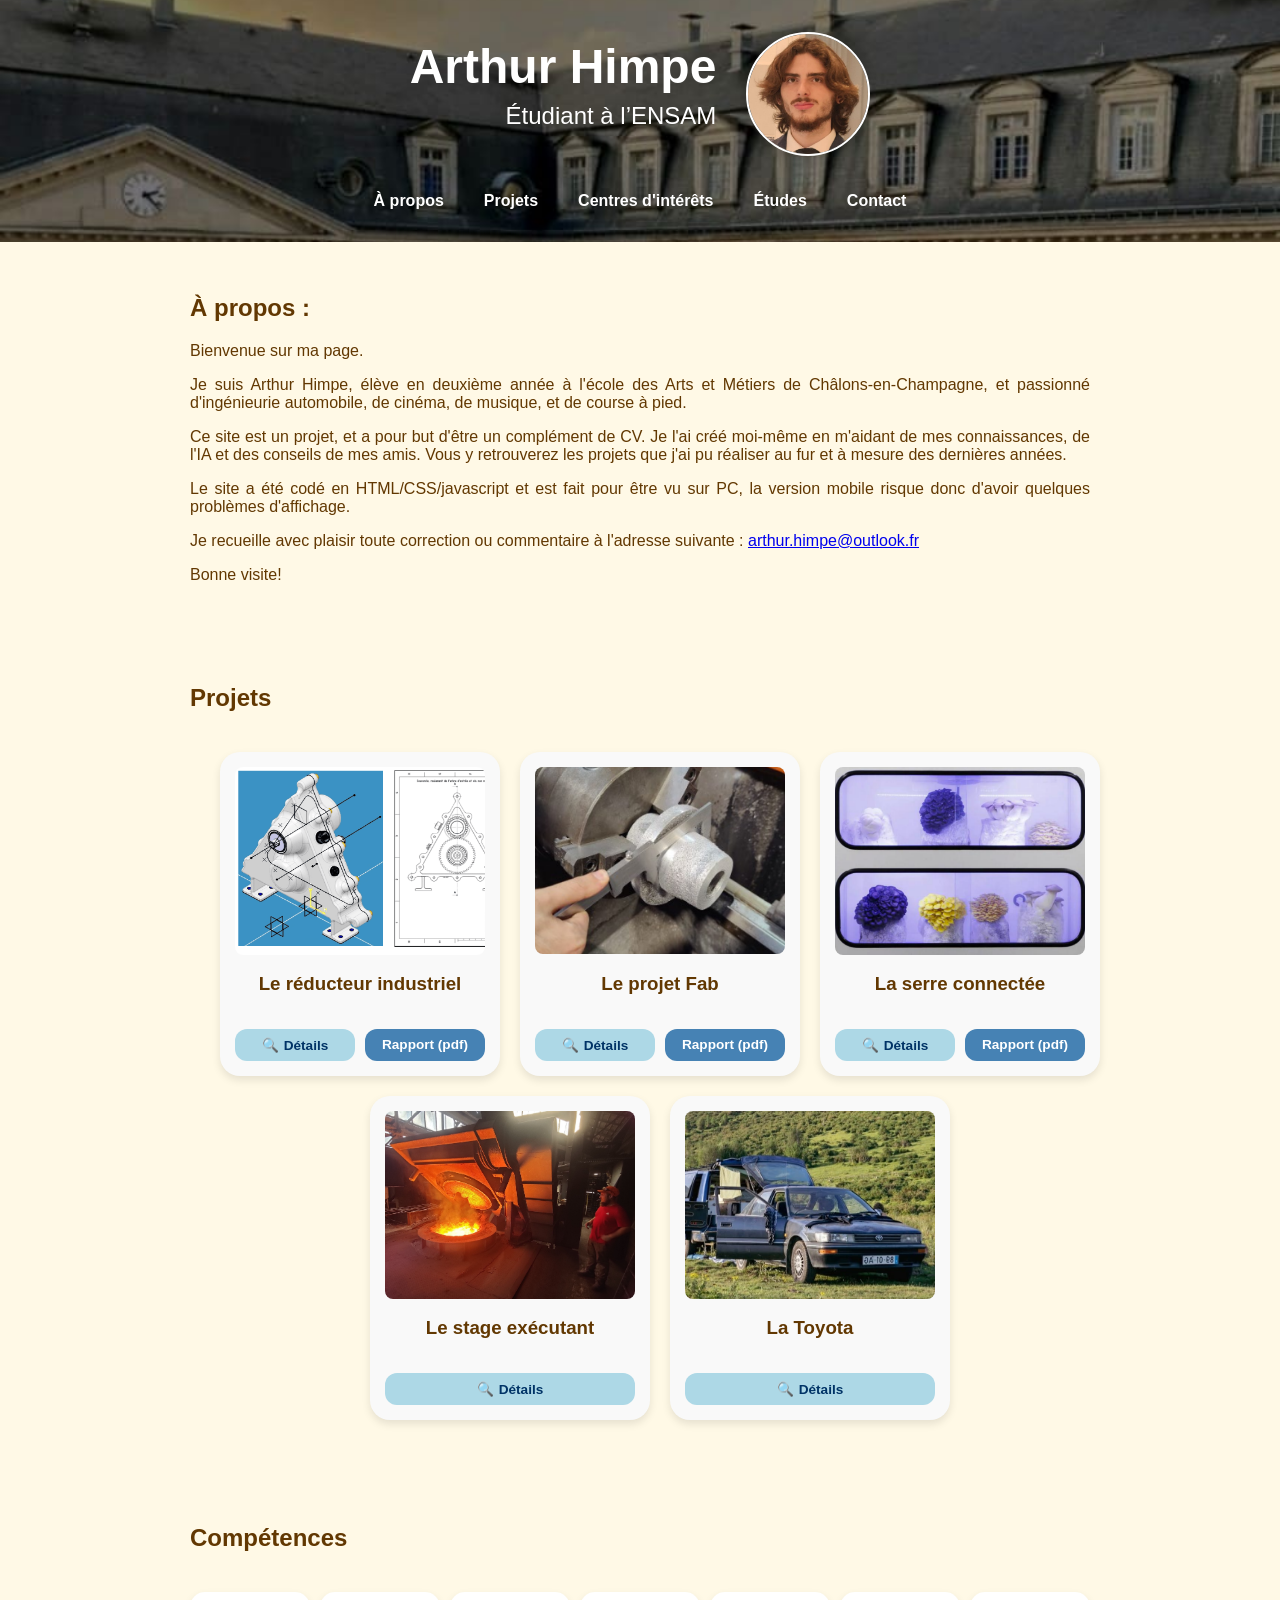
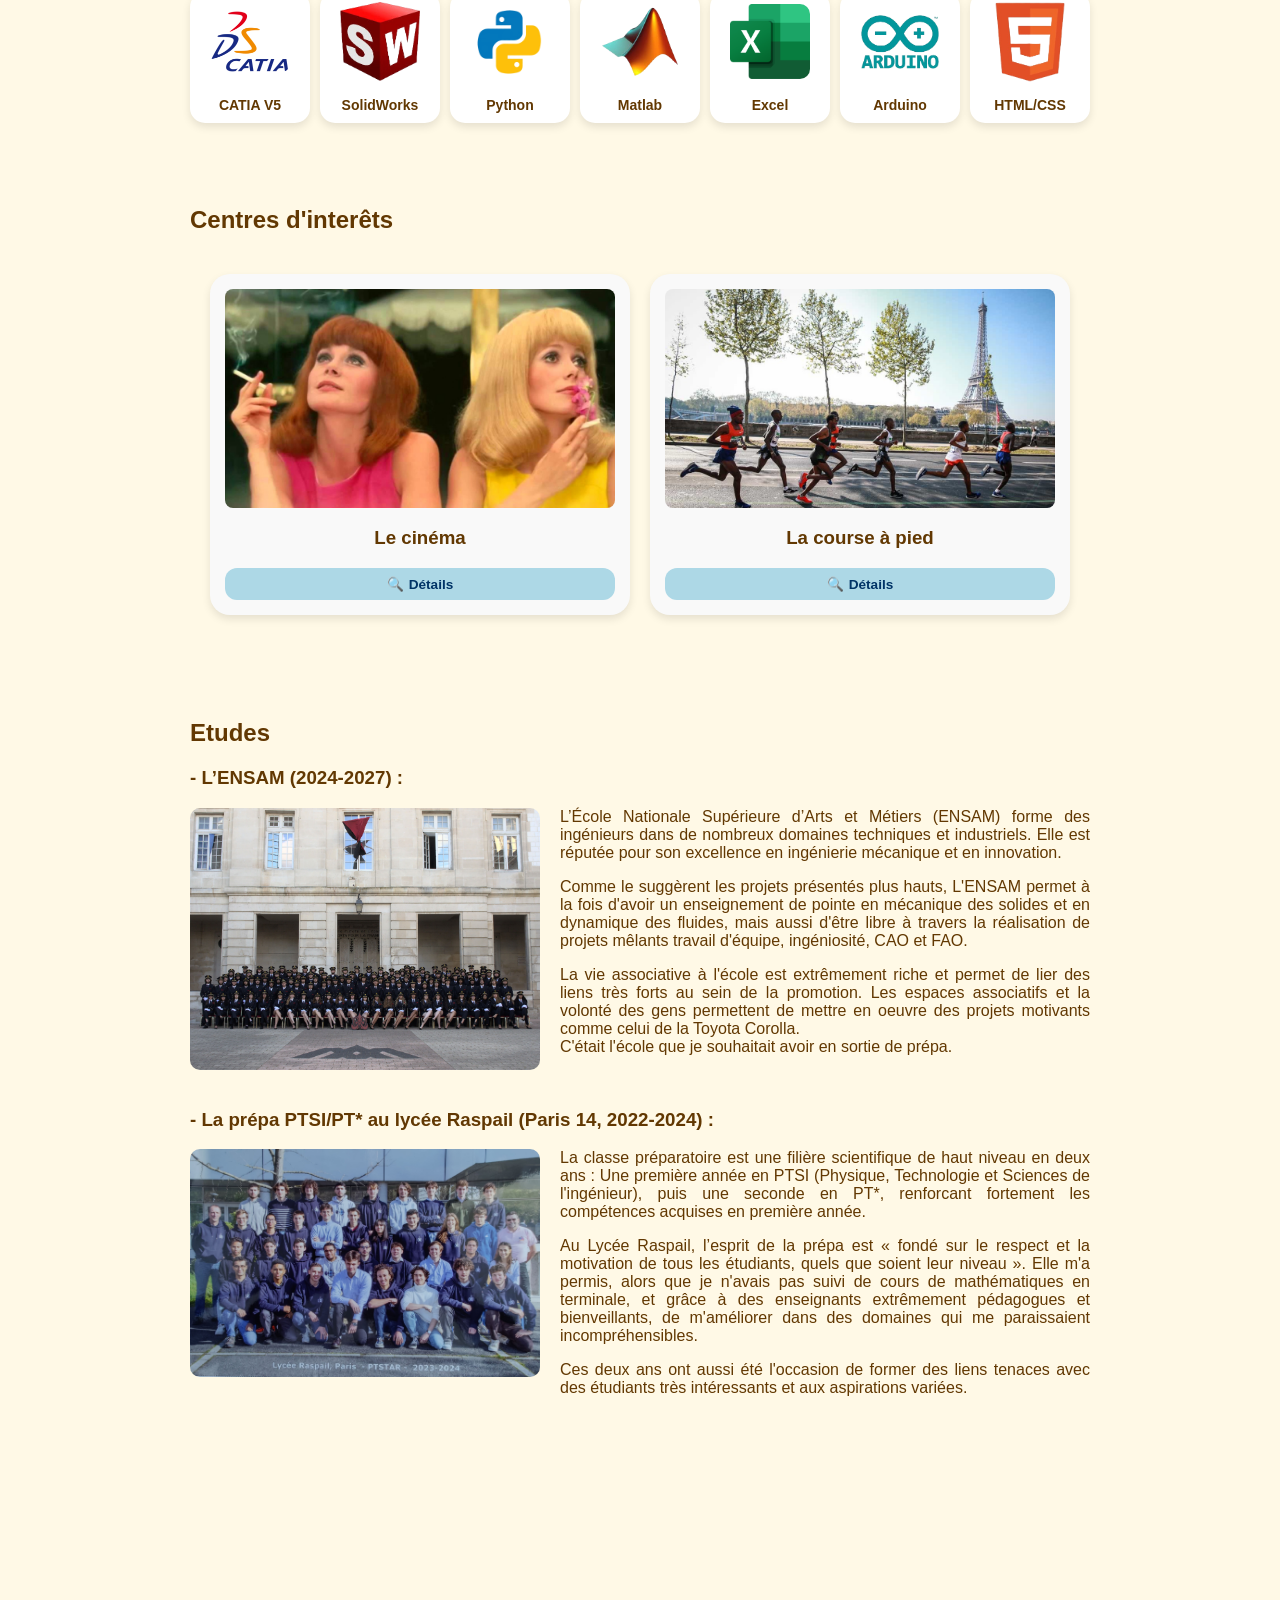
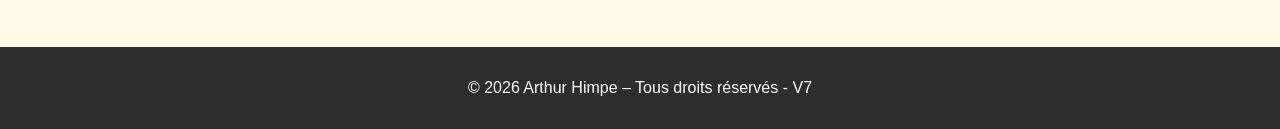
==== commit efea30f6: "Add files via upload" ====
--- a/index.html
+++ b/index.html
@@ -285,7 +285,7 @@
 
     <!-- 🔹 Pied de page -->
     <footer>
-      <p>&copy; 2026 Arthur Himpe – Tous droits réservés - V6</p>
+      <p>&copy; 2026 Arthur Himpe – Tous droits réservés - V7</p>
     </footer>
 
     <script src="script.js"></script>
--- a/style.css
+++ b/style.css
@@ -366,19 +366,16 @@
 ========================================================= */
 @media (max-width: 600px) {
   .projets-container {
-    /* On passe en grille 1 colonne comme pour centres d'intérêts */
     display: grid;
-    grid-template-columns: 1fr; /* 1 seule colonne */
-    margin-top: 20px;
+    /* Sur mobile : On passe à 1 seule colonne pour centrer le contenu */
+    grid-template-columns: 1fr;
     width: 100%;
-    max-width: 1200px;
-    margin-left: auto;
-    margin-right: auto;
-    padding: 15px;
-    /* Sécurité anti-débordement */
+    min-width: 100px; /* Empêche la box de devenir trop étroite */
+    padding: 15px; /* On réduit un peu le padding pour gagner de la place */
     box-sizing: border-box; 
   }
 }
+
 @media (max-width: 600px) {
   .projets-container-CI {
     /* Sur mobile : On passe à 1 seule colonne pour centrer le contenu */
@@ -809,7 +806,7 @@
 @media (max-width: 768px) {
   .competences-container {
     display: grid;
-    grid-template-columns: 2fr; /* 1 seule colonne */
+    grid-template-columns: repeat(2, 1fr); 
     justify-content: center;
     gap: 10px;
     margin-top: 40px;
@@ -818,10 +815,10 @@
   }
   
   .competence {
-    width: calc(50% - 8px) !important; /* Force 2 par ligne */
+    width: calc(50% - 10px) !important; /* Force 2 par ligne */
     max-width: none;
     min-width: auto;
-    padding: 20px 0px;
+    padding: 20px 30px;
   }
   
   .competence-img {
@@ -834,6 +831,5 @@
   }
   .competence-titre2 {
   font-size: 20px;
-  font-weight: bold;  
   }
 }
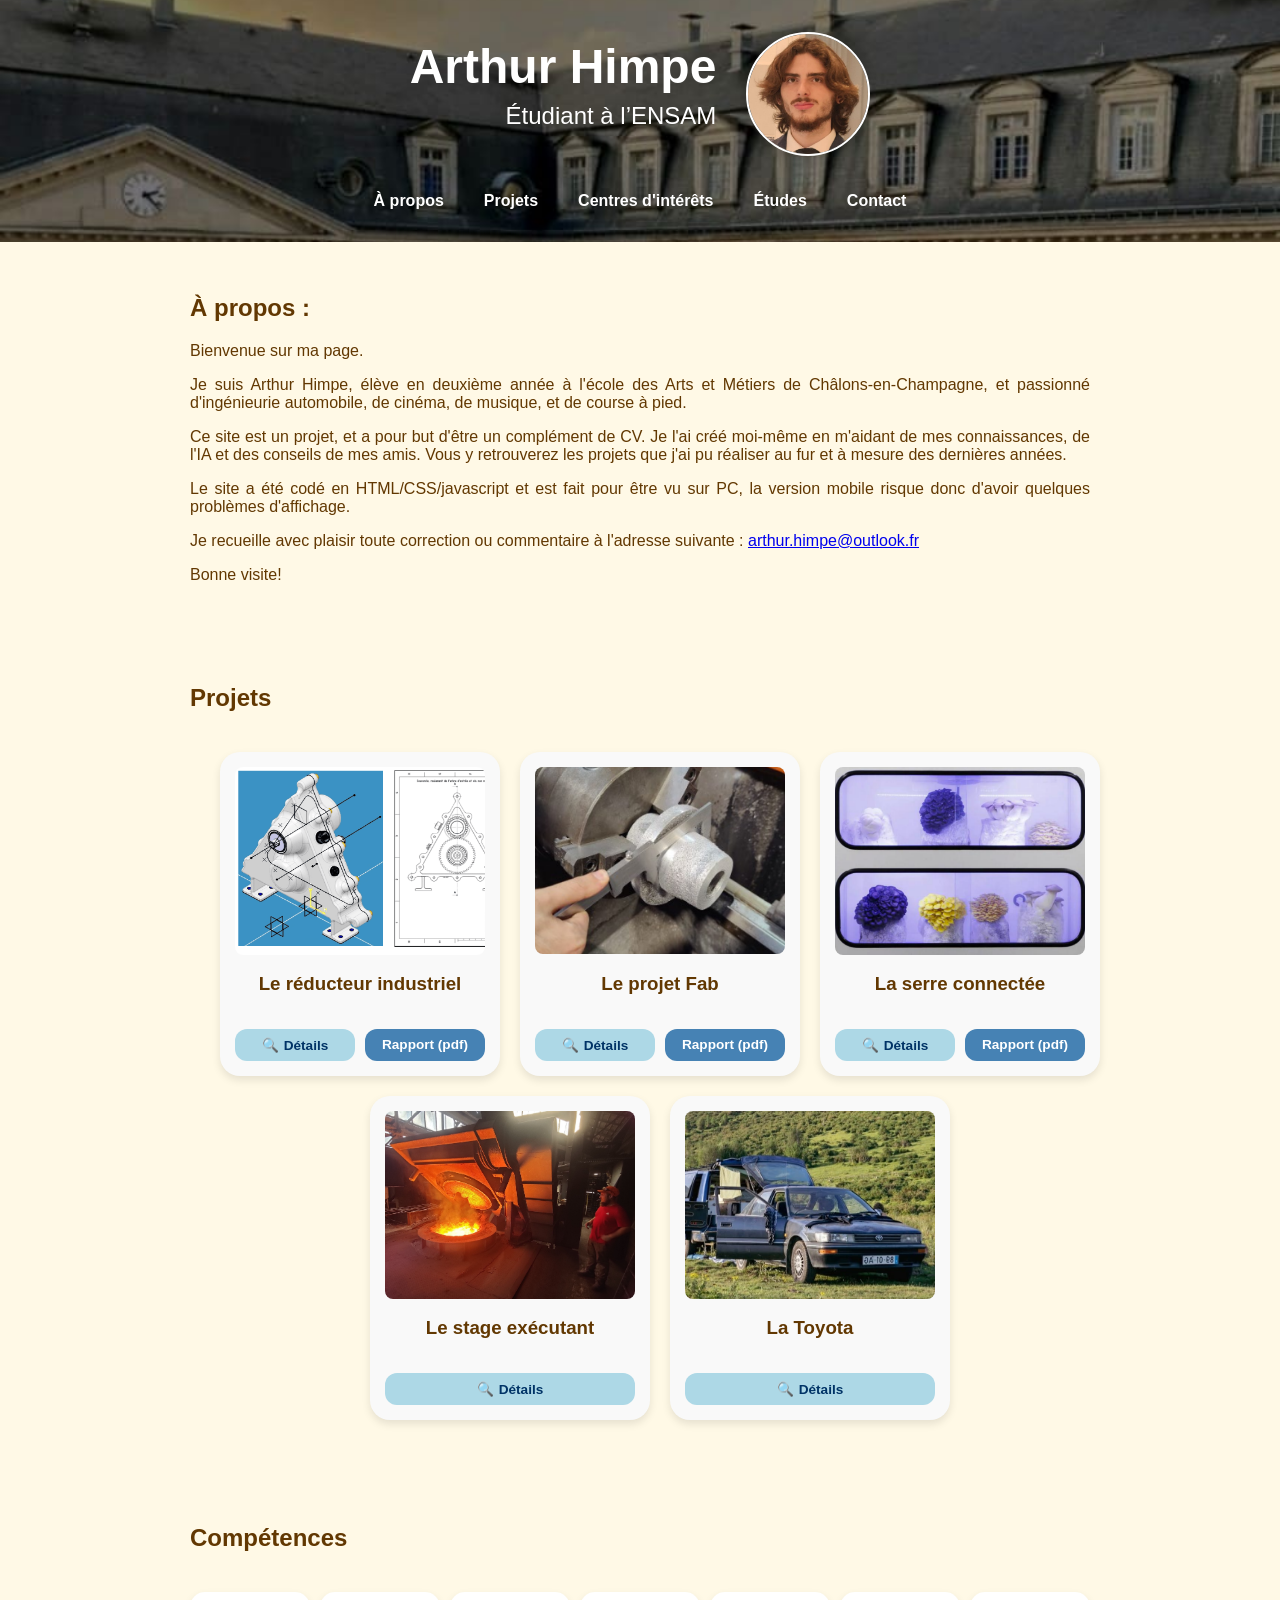
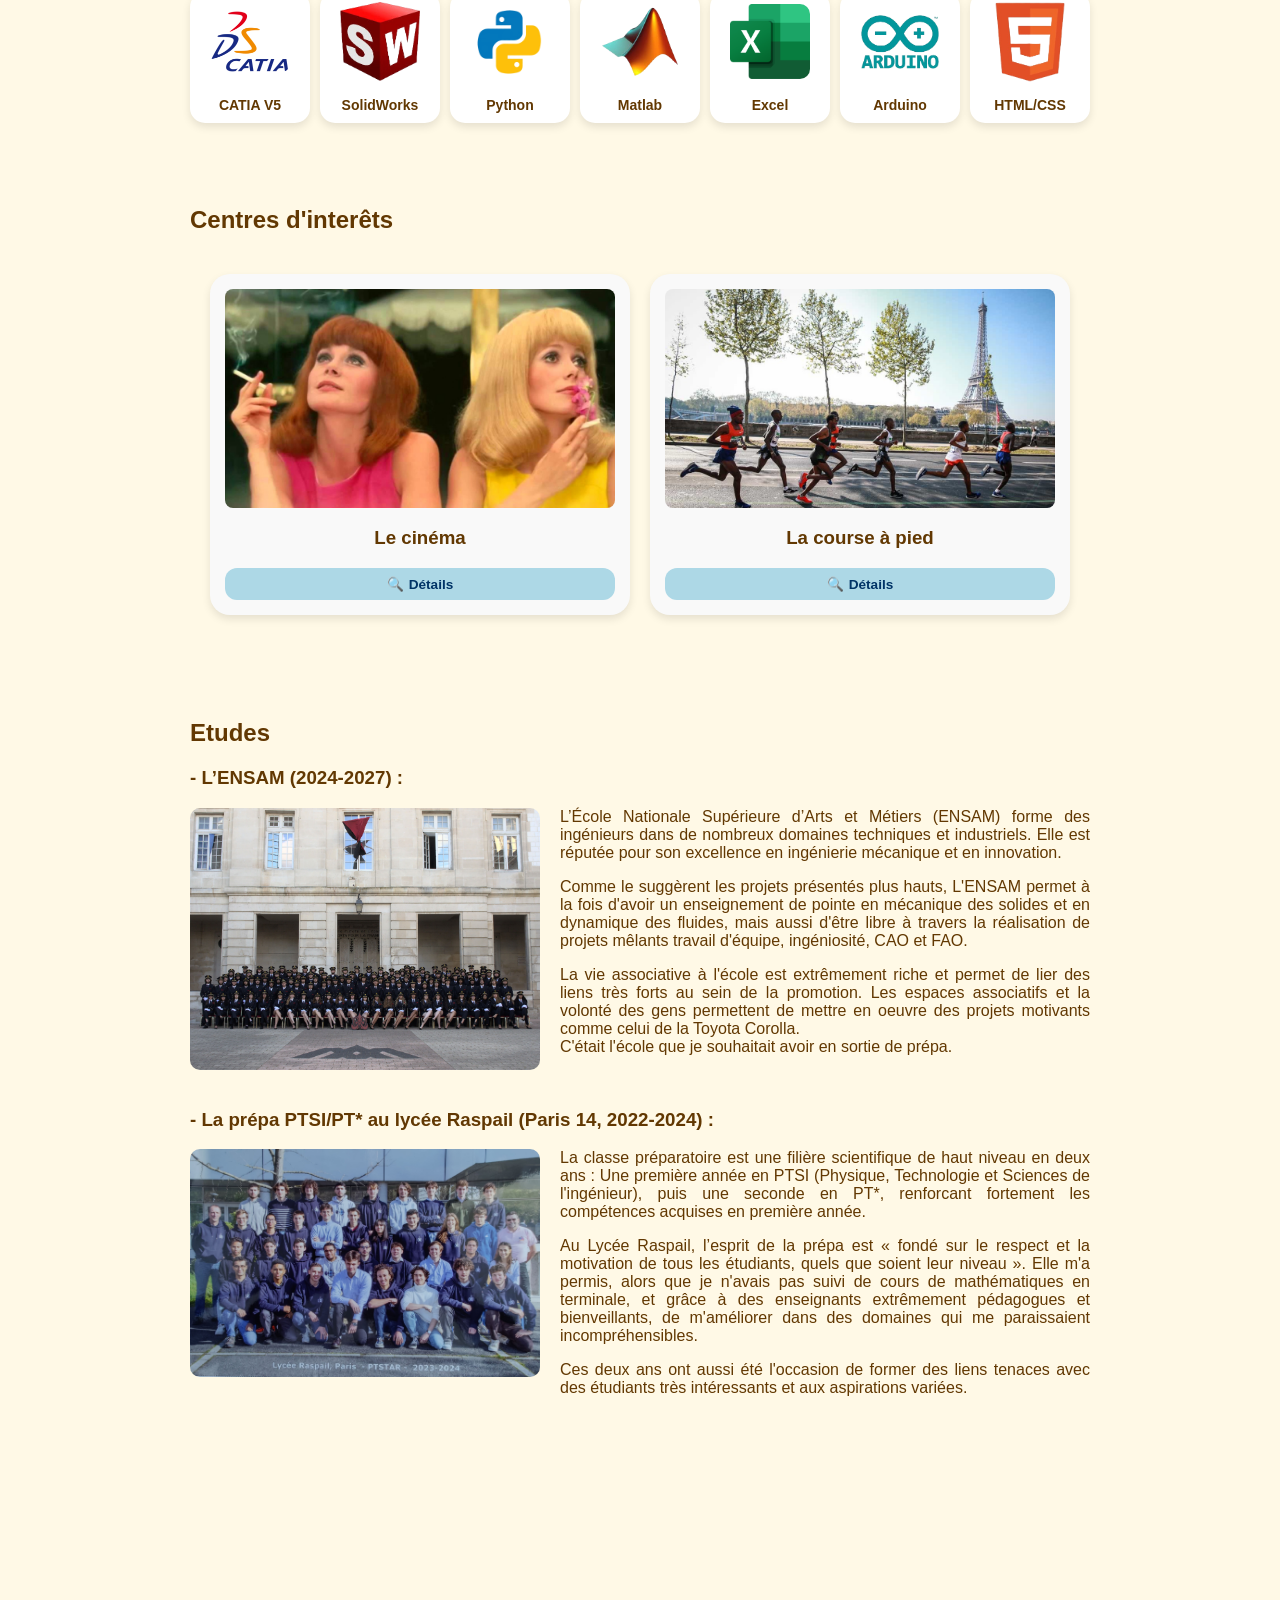
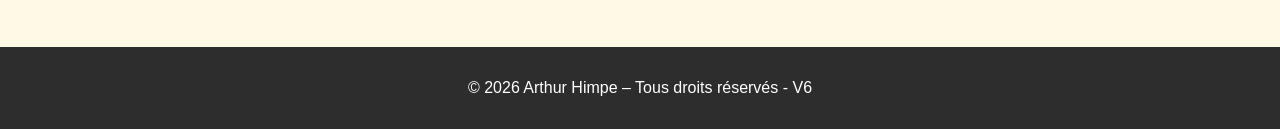
==== commit c7a647d4: "Add files via upload" ====
--- a/index.html
+++ b/index.html
@@ -285,7 +285,7 @@
 
     <!-- 🔹 Pied de page -->
     <footer>
-      <p>&copy; 2026 Arthur Himpe – Tous droits réservés - V7</p>
+      <p>&copy; 2026 Arthur Himpe – Tous droits réservés - V6</p>
     </footer>
 
     <script src="script.js"></script>
--- a/style.css
+++ b/style.css
@@ -372,7 +372,6 @@
     width: 100%;
     min-width: 100px; /* Empêche la box de devenir trop étroite */
     padding: 15px; /* On réduit un peu le padding pour gagner de la place */
-    box-sizing: border-box; 
   }
 }
 
@@ -818,7 +817,7 @@
     width: calc(50% - 10px) !important; /* Force 2 par ligne */
     max-width: none;
     min-width: auto;
-    padding: 20px 30px;
+    padding: 20px 40px;
   }
   
   .competence-img {
@@ -830,6 +829,6 @@
   font-size: 14px;
   }
   .competence-titre2 {
-  font-size: 20px;
+  font-size: 14px;
   }
 }
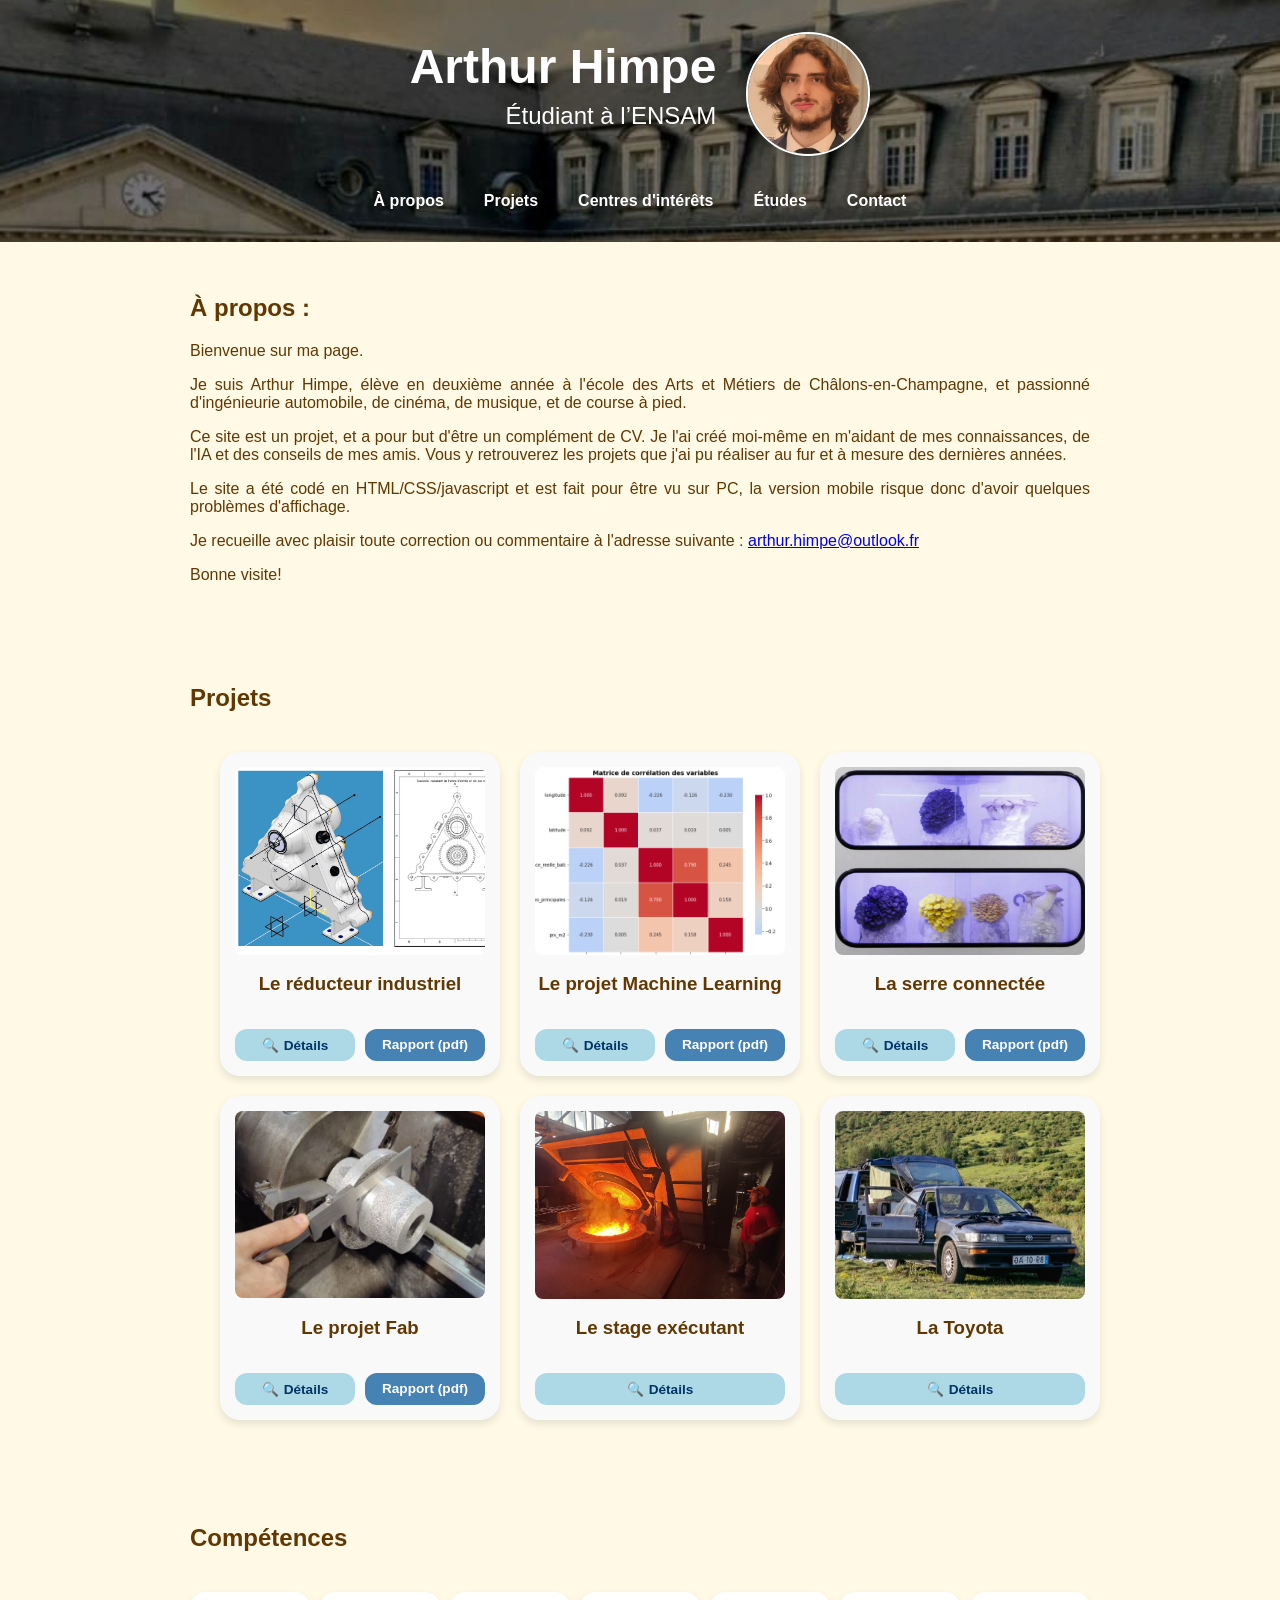
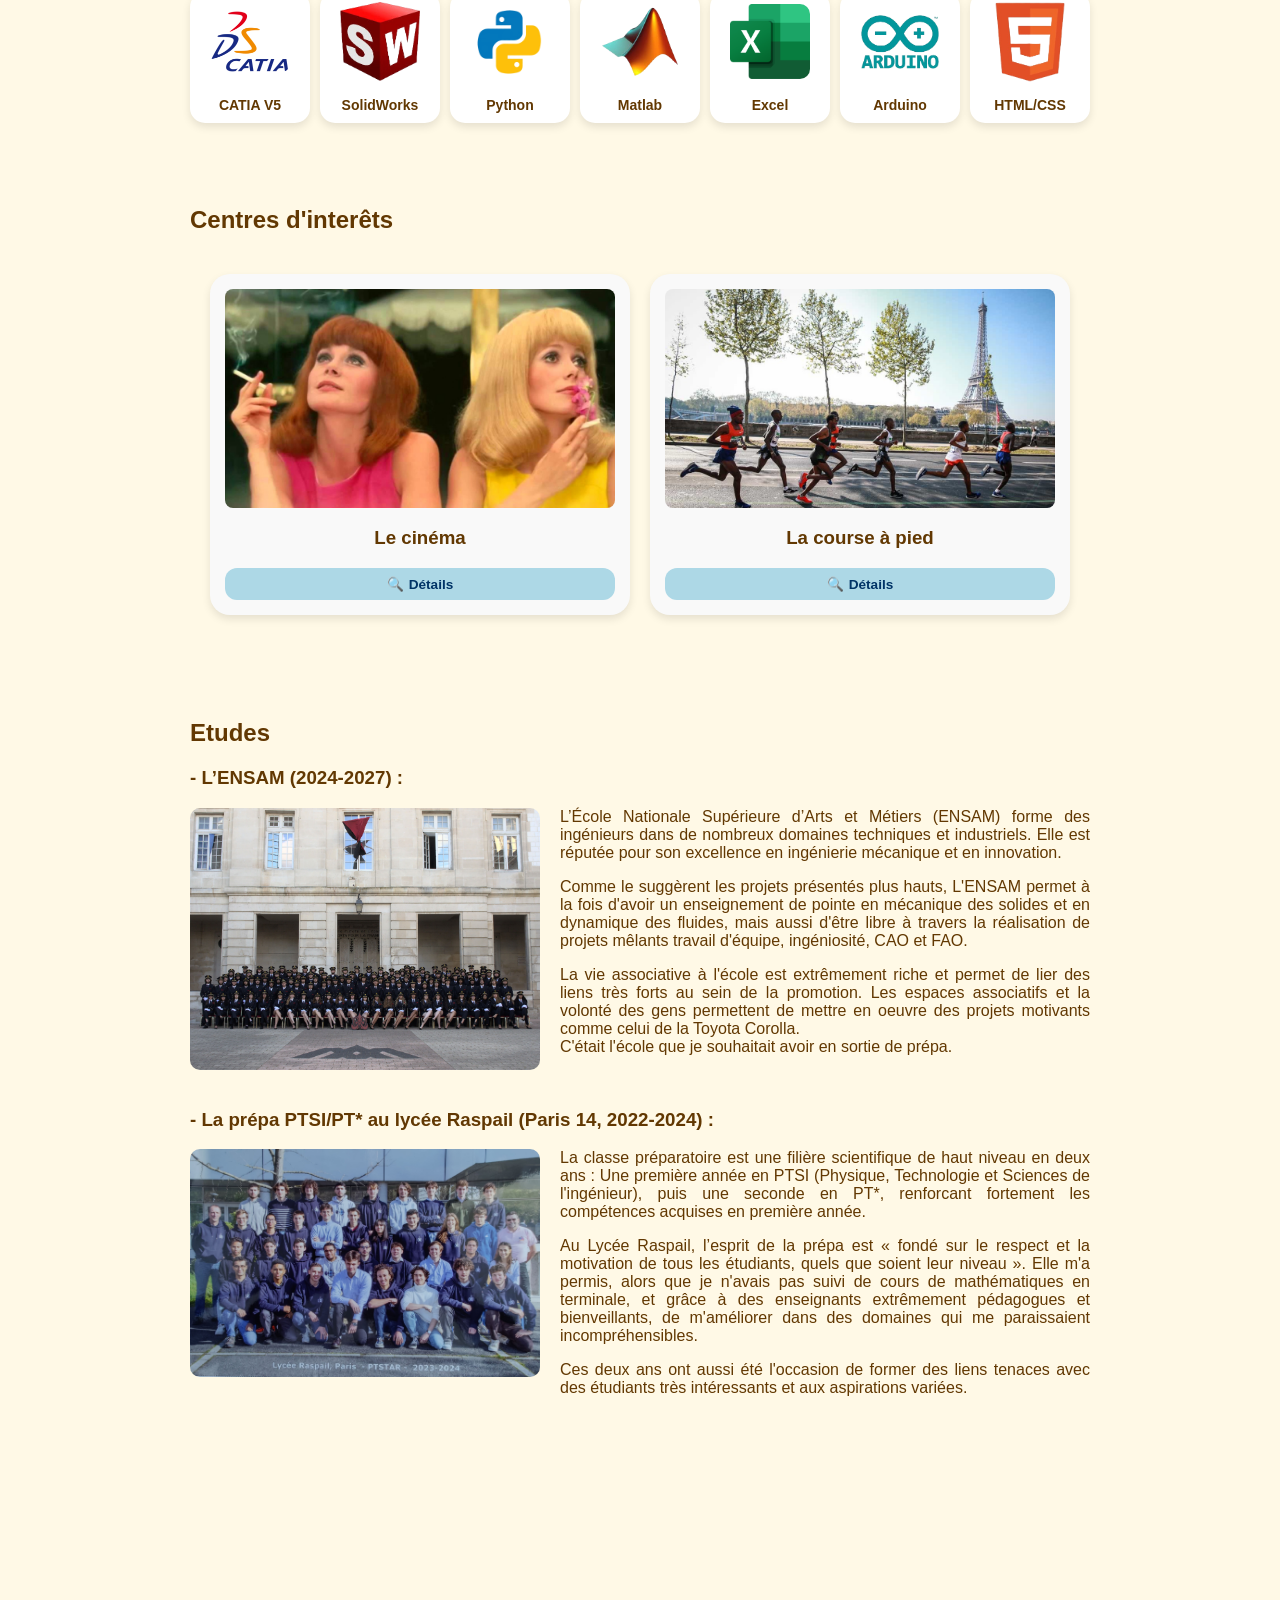
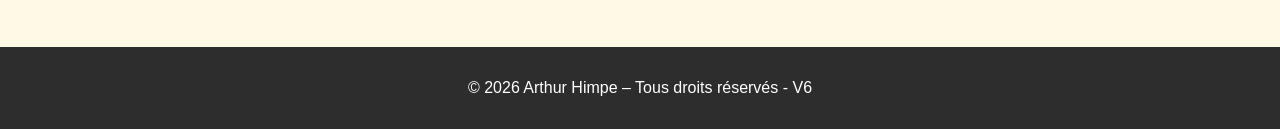
==== commit 279940ac: "Add files via upload" ====
--- a/index.html
+++ b/index.html
@@ -76,25 +76,36 @@
         </div>
 
         <div class="projet">
+          <img src="images/projet machine learning/correlation random forest pieces.png"/>
+          <h3>Le projet Machine Learning</h3>
+          <div class="projet-actions">
+            <button class="btn-ouvrir" data-modal="modal-machine"><span style="margin-right:5px;">🔍</span>Détails</button>
+            <a href="Projet machine learning.pdf" target="_blank" class="btn-pdf"
+              >Rapport (pdf)</a
+            >
+          </div>
+        </div>
+
+        <div class="projet">
+          <img src="images/serre2.png" alt="Projet" />
+          <h3>La serre connectée</h3>
+
+          <div class="projet-actions">
+            <button class="btn-ouvrir" data-modal="modal-serre">
+              <span style="margin-right:5px;">🔍</span>Détails
+            </button>
+            <a href="CAMEX-IA-MYCOTECH.pdf" target="_blank" class="btn-pdf"
+              >Rapport (pdf)</a
+            >
+          </div>
+        </div>
+
+        <div class="projet">
           <img src="images/projet Fab/projet fab2.png" />
           <h3>Le projet Fab</h3>
           <div class="projet-actions">
             <button class="btn-ouvrir" data-modal="modal-fab"><span style="margin-right:5px;">🔍</span>Détails</button>
             <a href="rapport-projet-fab.pdf" target="_blank" class="btn-pdf"
-              >Rapport (pdf)</a
-            >
-          </div>
-        </div>
-
-        <div class="projet">
-          <img src="images/serre2.png" alt="Projet" />
-          <h3>La serre connectée</h3>
-
-          <div class="projet-actions">
-            <button class="btn-ouvrir" data-modal="modal-serre">
-              <span style="margin-right:5px;">🔍</span>Détails
-            </button>
-            <a href="CAMEX-IA-MYCOTECH.pdf" target="_blank" class="btn-pdf"
               >Rapport (pdf)</a
             >
           </div>
@@ -366,6 +377,40 @@
                     <p>Utilisation de <strong>CATIA V5</strong> pour la modélisation 3D complète, avec calculs de résistance pour les arbres, les roulements et le dimensionnement des engrenages. Validation par simulation par éléments finis (FEA) sous <strong>SolidWorks</strong>.</p>
                     <h3>Innovations et Matériaux</h3>
                     <p>Optimisation du profil de denture pour réduire le bruit et améliorer l'efficacité. Sélection de matériaux appropriés (acier traité dans la masse <strong>35CrMo4</strong>) pour garantir la durée de vie spécifiée.</p>
+                </div>
+            </div>
+        </div>
+    </div>
+</div>
+<div id="modal-machine" class="modal-overlay">
+    <div class="modal-carre">
+        <span class="btn-fermer">&times;</span>
+        <h2 class="modal-titre-centre">Projet Machine Learning</h2>
+        <div class="modal-scroll-container">
+            <div class="modal-row"> 
+                <div class="modal-col-txt">
+                    <h3>Contexte du Projet</h3>
+                    <p>Développement d'algorithmes de prédiction du prix au m² d'appartements parisiens à partir de données de localisation et de caractéristiques physiques. Exploitation du fichier des valeurs foncières géolocalisées (DVF) pour entraîner des modèles de Machine Learning.</p>
+                </div>
+            </div>
+            <div class="modal-row reverse">
+                <div class="modal-col-img">
+                    <img src="images/projet machine learning/tracé heatmap Paris carte.png" alt="Carte des prix immobiliers Paris">
+                </div>
+                <div class="modal-col-txt">
+                    <h3>Données et Préparation</h3>
+                    <ul style="list-style: none; padding: 0;">
+                        <li>📊 <strong>Transactions analysées :</strong> 5671 appartements</li>
+                        <li>📍 <strong>Zone :</strong> Paris (20 arrondissements)</li>
+                        <li>📏 <strong>Surface :</strong> 40 à 200 m²</li>
+                        <li>💰 <strong>Fourchette de prix :</strong> 5 000 à 25 000 €/m²</li>
+                    </ul>
+                </div>
+            </div>
+<div class="modal-row reverse">
+                <div class="modal-col-txt">
+                    <h3>Algorithmes et Technologies</h3>
+                    <p>Deux algorithmes de Machine Learning ont été développés et comparés : <strong>K-Nearest Neighbors (KNN)</strong> et <strong>Random Forest</strong>. L'implémentation a été réalisée en <strong>Python</strong> avec les bibliothèques <strong>Pandas</strong>, <strong>NumPy</strong> et <strong>Scikit-learn</strong> pour le traitement des données et l'entraînement des modèles. Les visualisations ont été créées avec <strong>Matplotlib</strong> et <strong>Seaborn</strong>, incluant des analyses de corrélation, des matrices de confusion et l'importance des variables. Une validation croisée et l'optimisation des hyperparamètres ont permis d'affiner les performances de chaque algorithme.</p>
                 </div>
             </div>
         </div>
--- a/style.css
+++ b/style.css
@@ -367,11 +367,16 @@
 @media (max-width: 600px) {
   .projets-container {
     display: grid;
-    /* Sur mobile : On passe à 1 seule colonne pour centrer le contenu */
     grid-template-columns: 1fr;
     width: 100%;
-    min-width: 100px; /* Empêche la box de devenir trop étroite */
-    padding: 15px; /* On réduit un peu le padding pour gagner de la place */
+    padding: 0px;
+  }
+  
+  /* 🔧 Force les cartes à occuper toute la largeur */
+  .projets-container .projet {
+    width: 100%;
+    min-width: auto;
+    max-width: none;
   }
 }
 
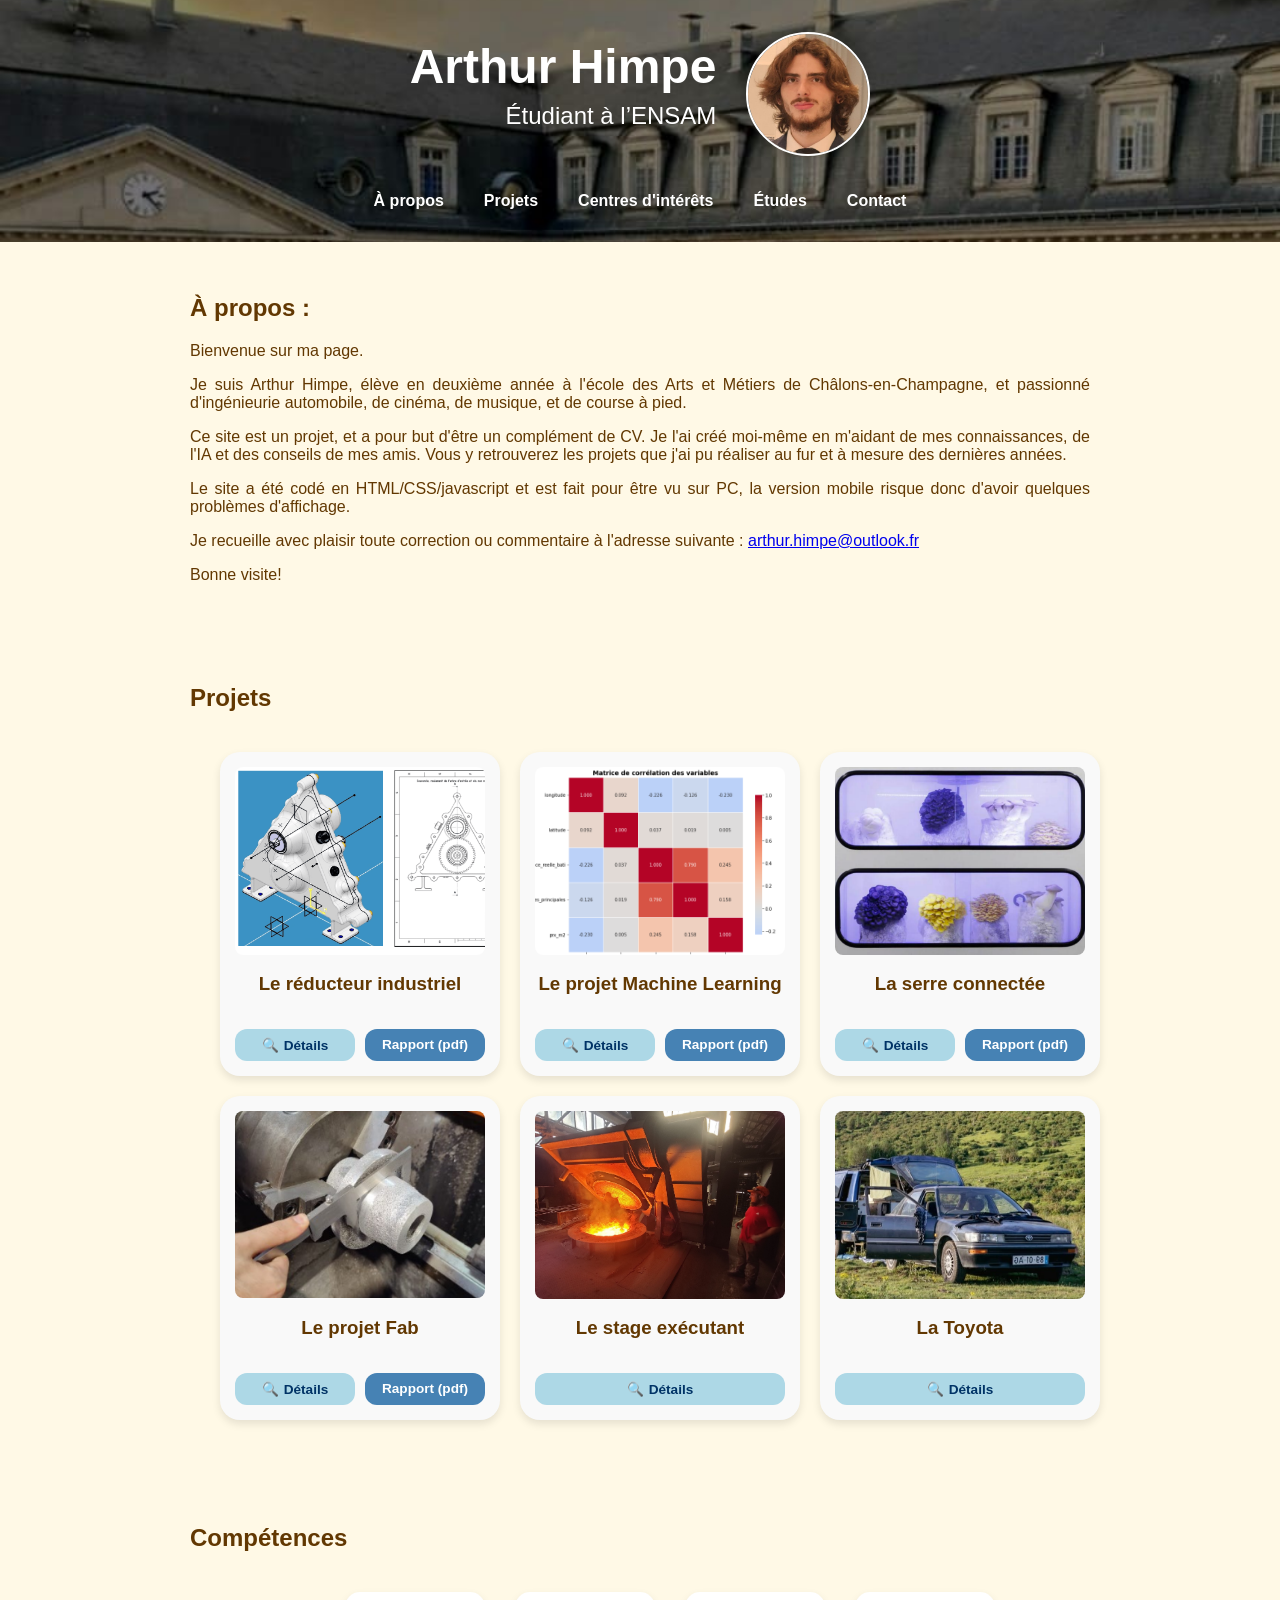
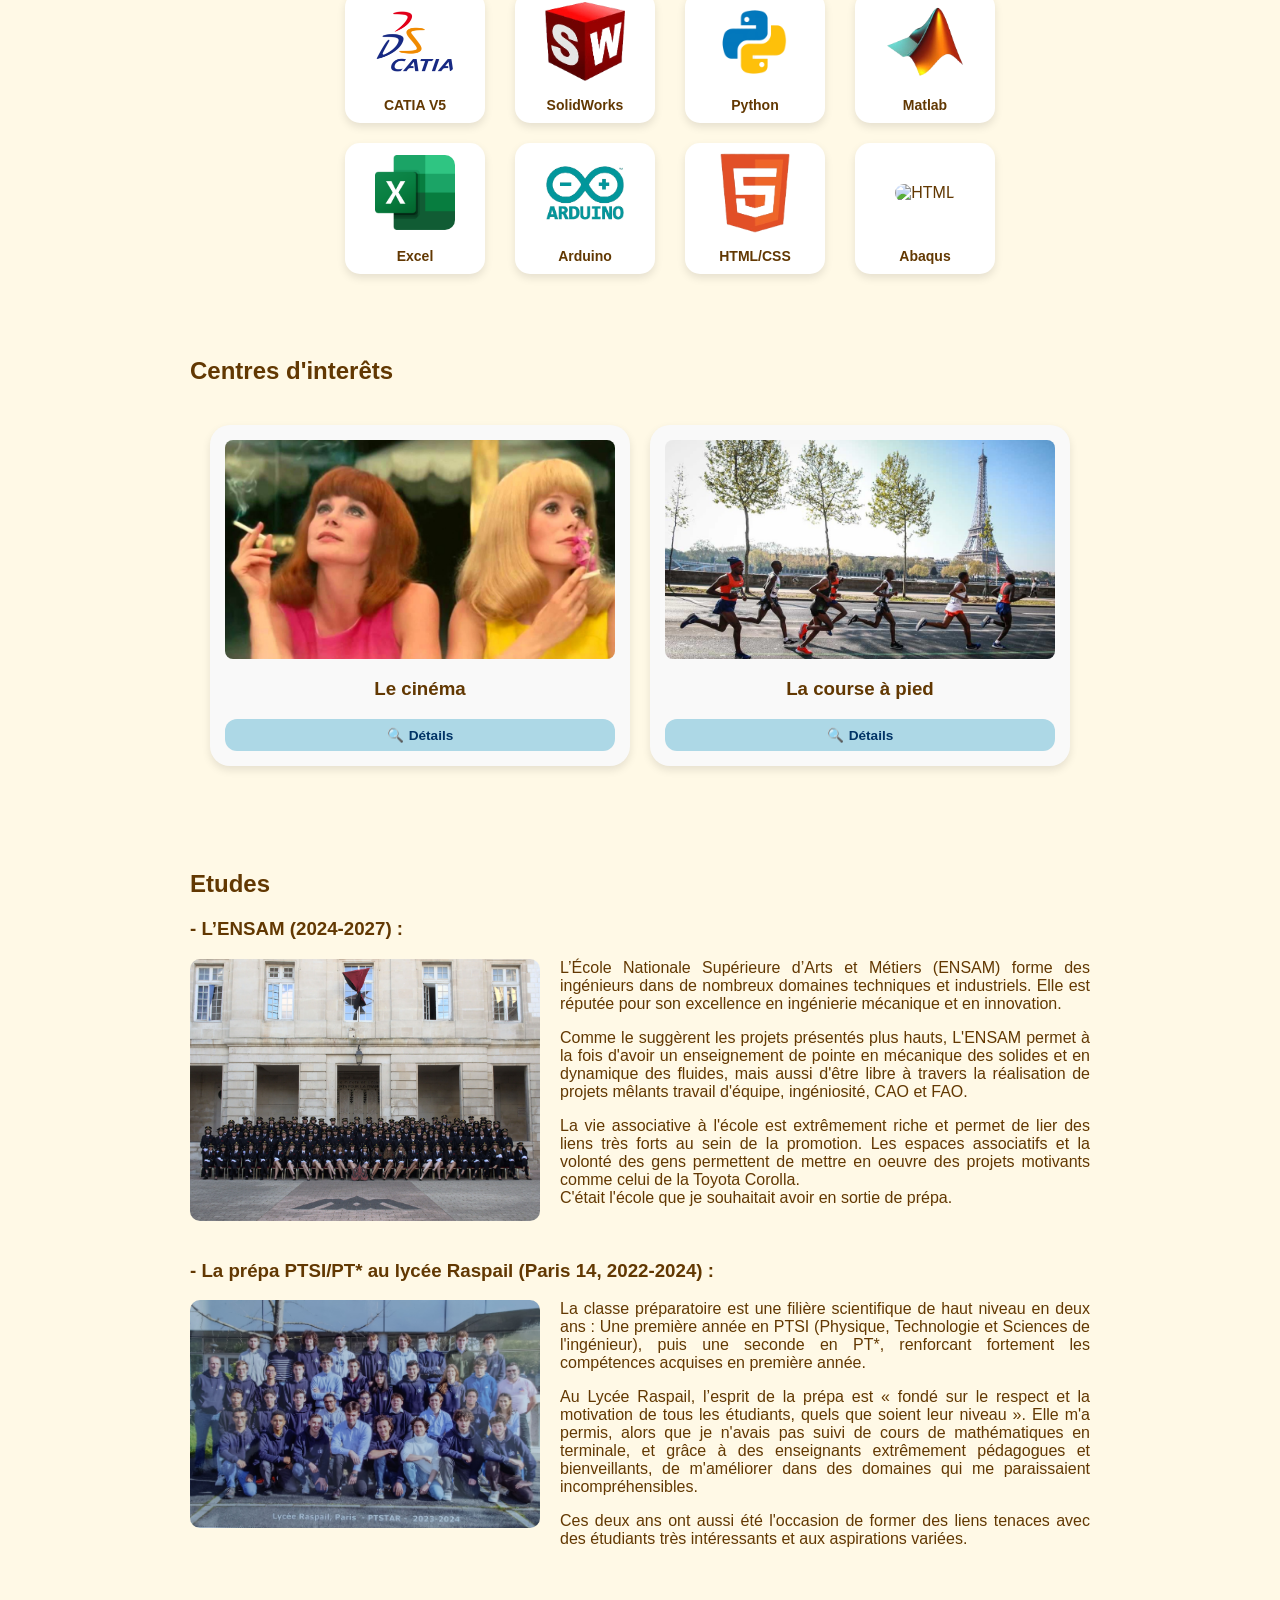
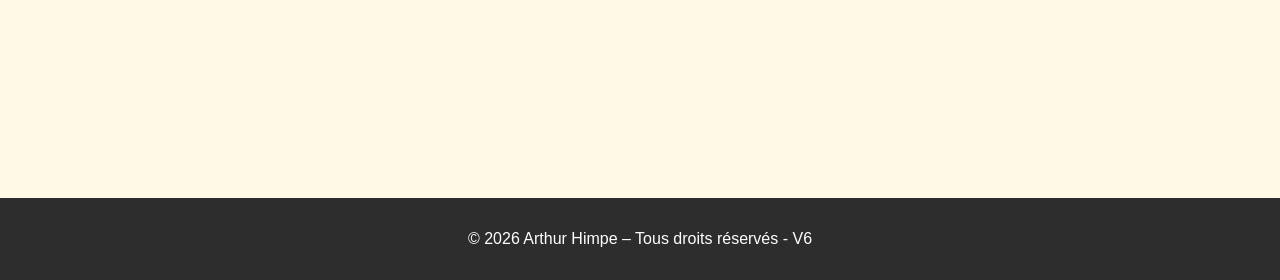
==== commit 1bb65e19: "Add files via upload" ====
--- a/index.html
+++ b/index.html
@@ -189,6 +189,13 @@
           <p class="competence-titre2">HTML/CSS</p>
         </div>
 
+        <div class="competence">
+          <div class="competence-img">
+            <img src="images/competences/abaqus.png" alt="HTML">
+          </div>
+          <p class="competence-titre2">Abaqus</p>
+        </div>
+
       </div>
     </section>
 
--- a/style.css
+++ b/style.css
@@ -755,22 +755,24 @@
 
 /* Section Compétences */
 .competences-container {
-  display: flex;
-  flex-wrap: wrap;
+  display: grid;
+  grid-template-columns: repeat(4, 80px); /* Exactement 4 colonnes de 80px */
   justify-content: center;
-  gap: 10px;
+  column-gap: 90px; /* Espacement horizontal (entre les colonnes) */
+  row-gap: 20px;    /* Espacement vertical (entre les lignes) */
   margin-top: 40px;
 }
 
 .competence {
   background-color: white;
   border-radius: 15px;
-  padding: 10px 20px;
-  width: 80px; /* 80px sur PC comme vous voulez */
+  padding: 10px 30px;
+  width: 80px;
   text-align: center;
   box-shadow: 0 4px 8px rgba(0, 0, 0, 0.1);
   transition: transform 0.3s ease, box-shadow 0.3s ease;
 }
+
 
 .competence:hover {
   transform: translateY(-5px);
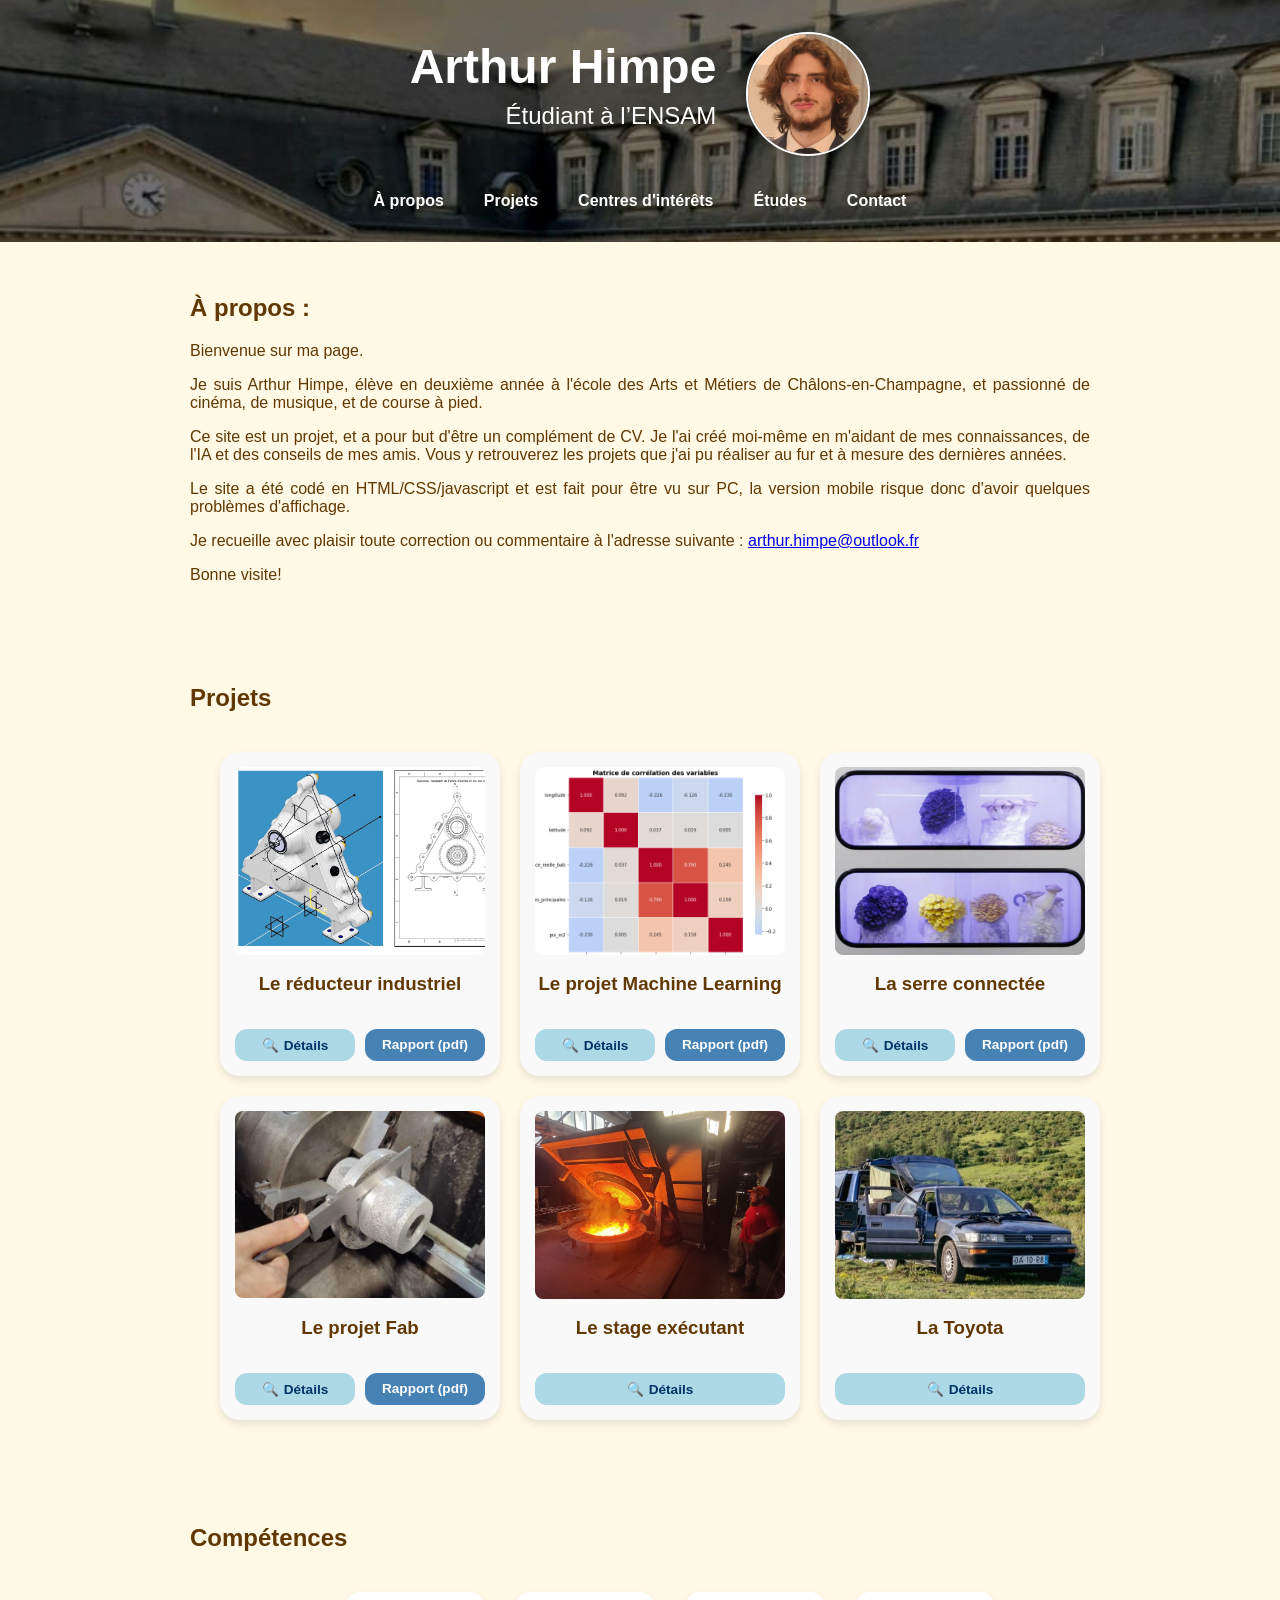
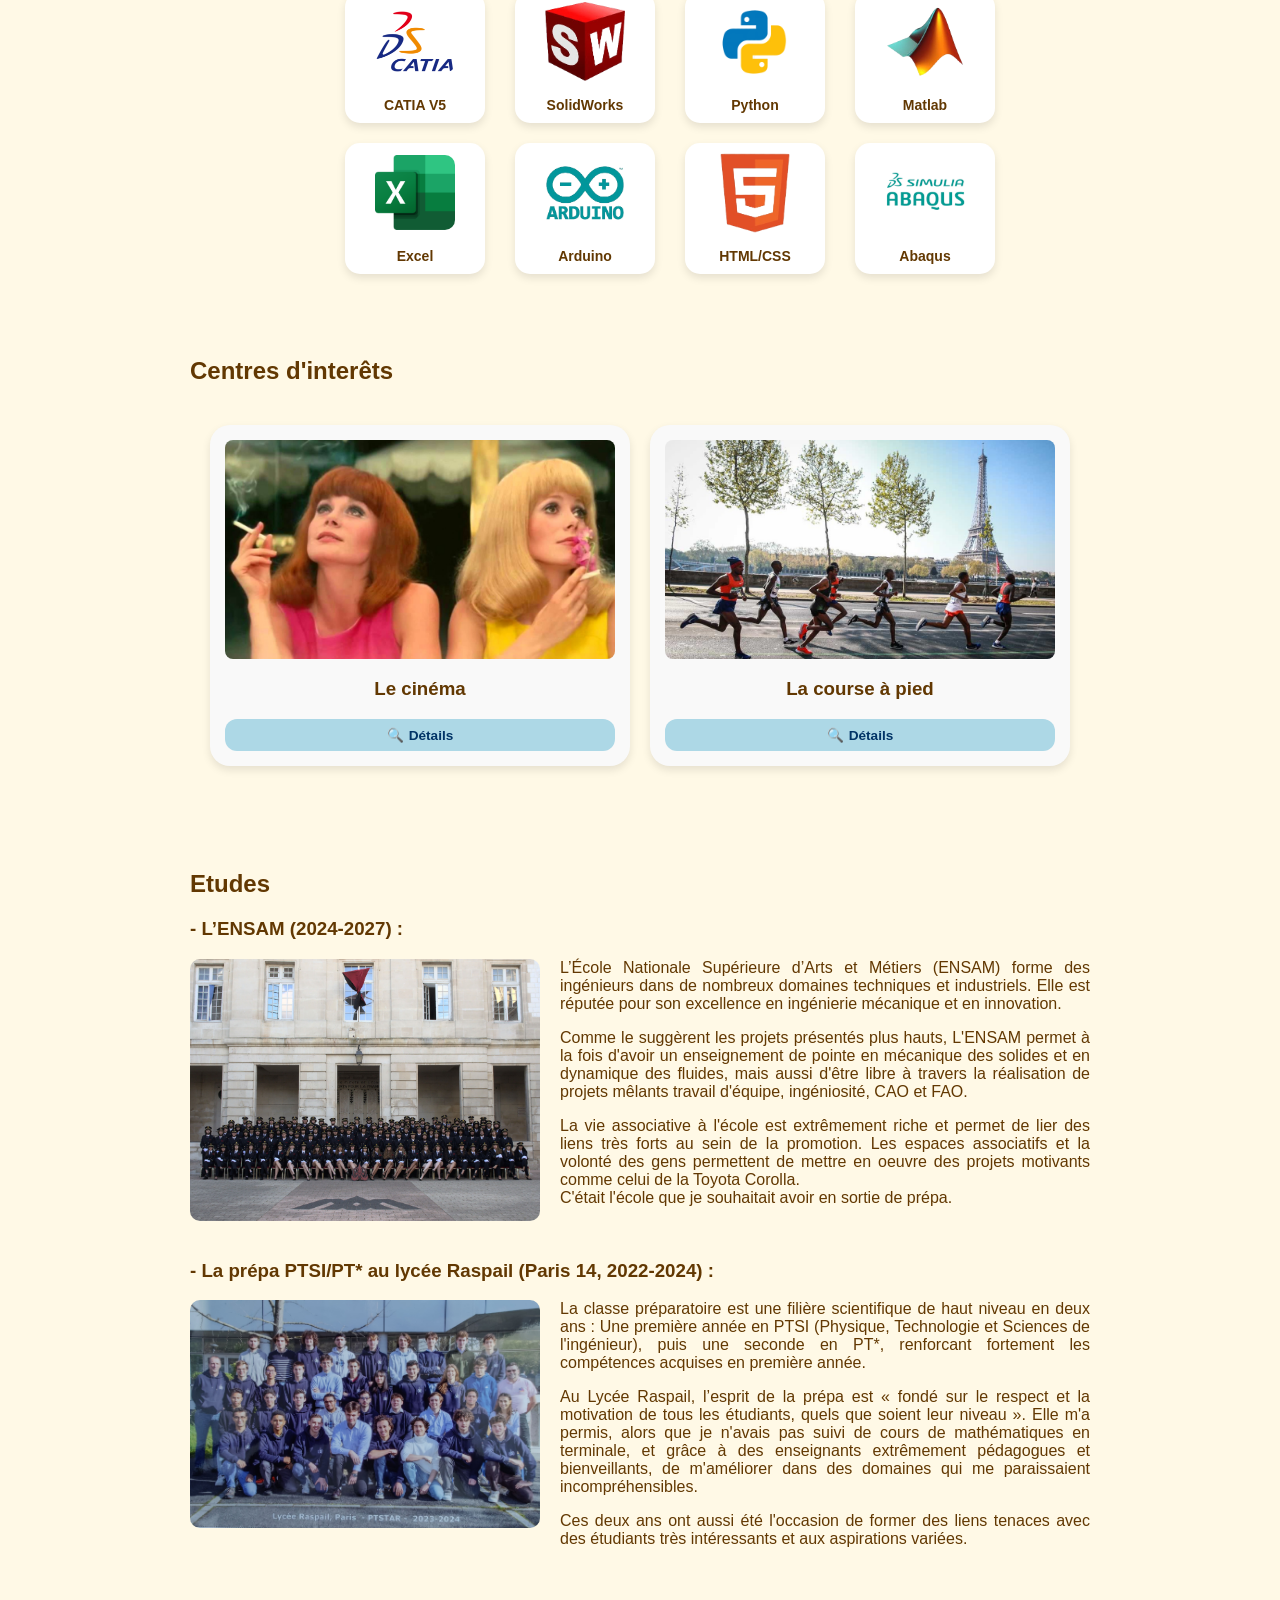
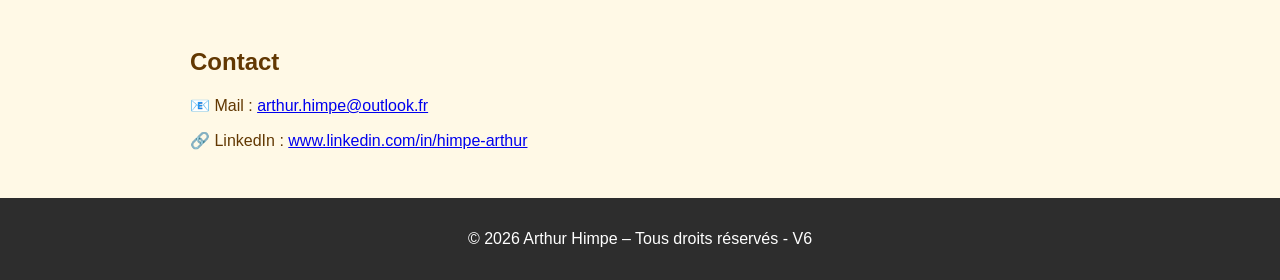
==== commit 8157e162: "Add files via upload" ====
--- a/index.html
+++ b/index.html
@@ -38,8 +38,7 @@
       <p>Bienvenue sur ma page.</p>
       <p>
         Je suis Arthur Himpe, élève en deuxième année à l'école des Arts et
-        Métiers de Châlons-en-Champagne, et passionné d'ingénieurie automobile,
-        de cinéma, de musique, et de course à pied.
+        Métiers de Châlons-en-Champagne, et passionné de cinéma, de musique, et de course à pied.
       </p>
       <p>
         Ce site est un projet, et a pour but d'être un complément de CV. Je
@@ -200,7 +199,7 @@
     </section>
 
     <!-- 🔹 Section "Centres d'interêts" -->
-    <section id="centres d'interet">
+    <section id="centres-interet">
       <h2>Centres d'interêts</h2>
 
       <div class="projets-container-CI">
